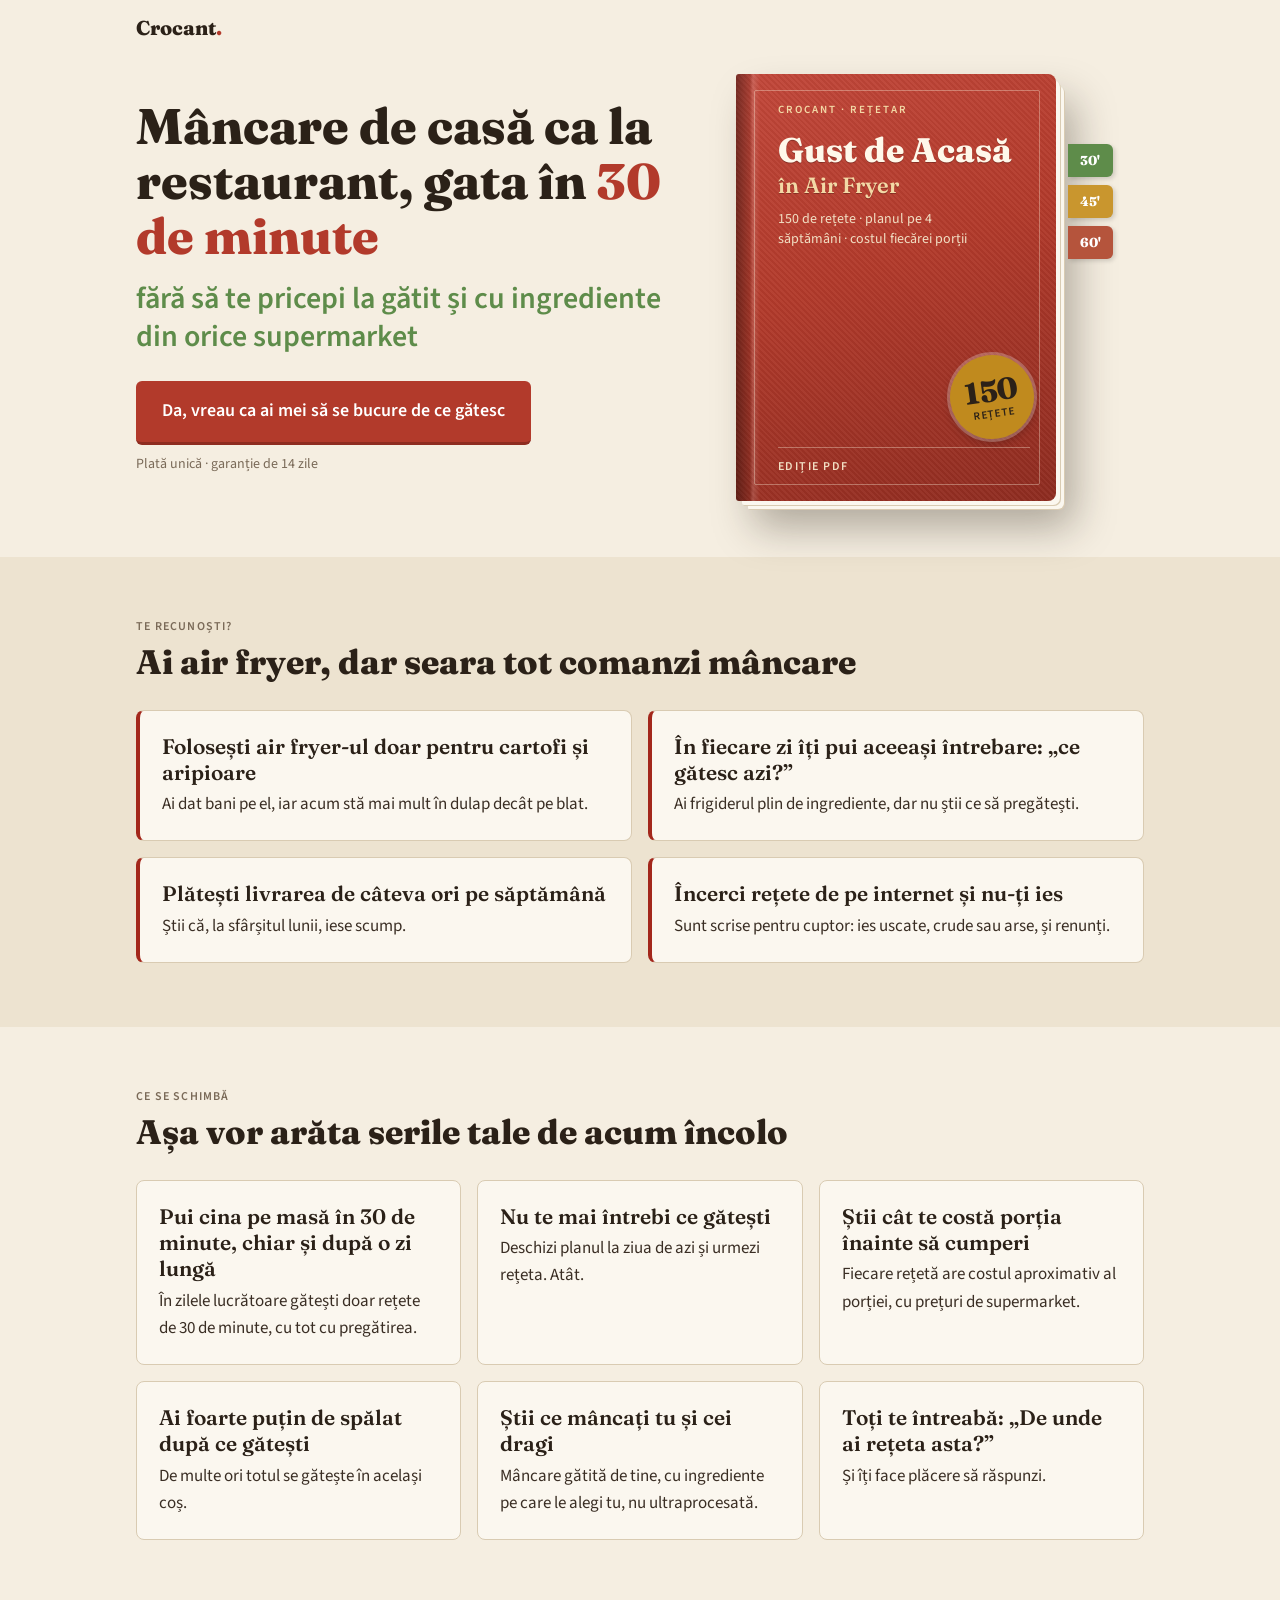
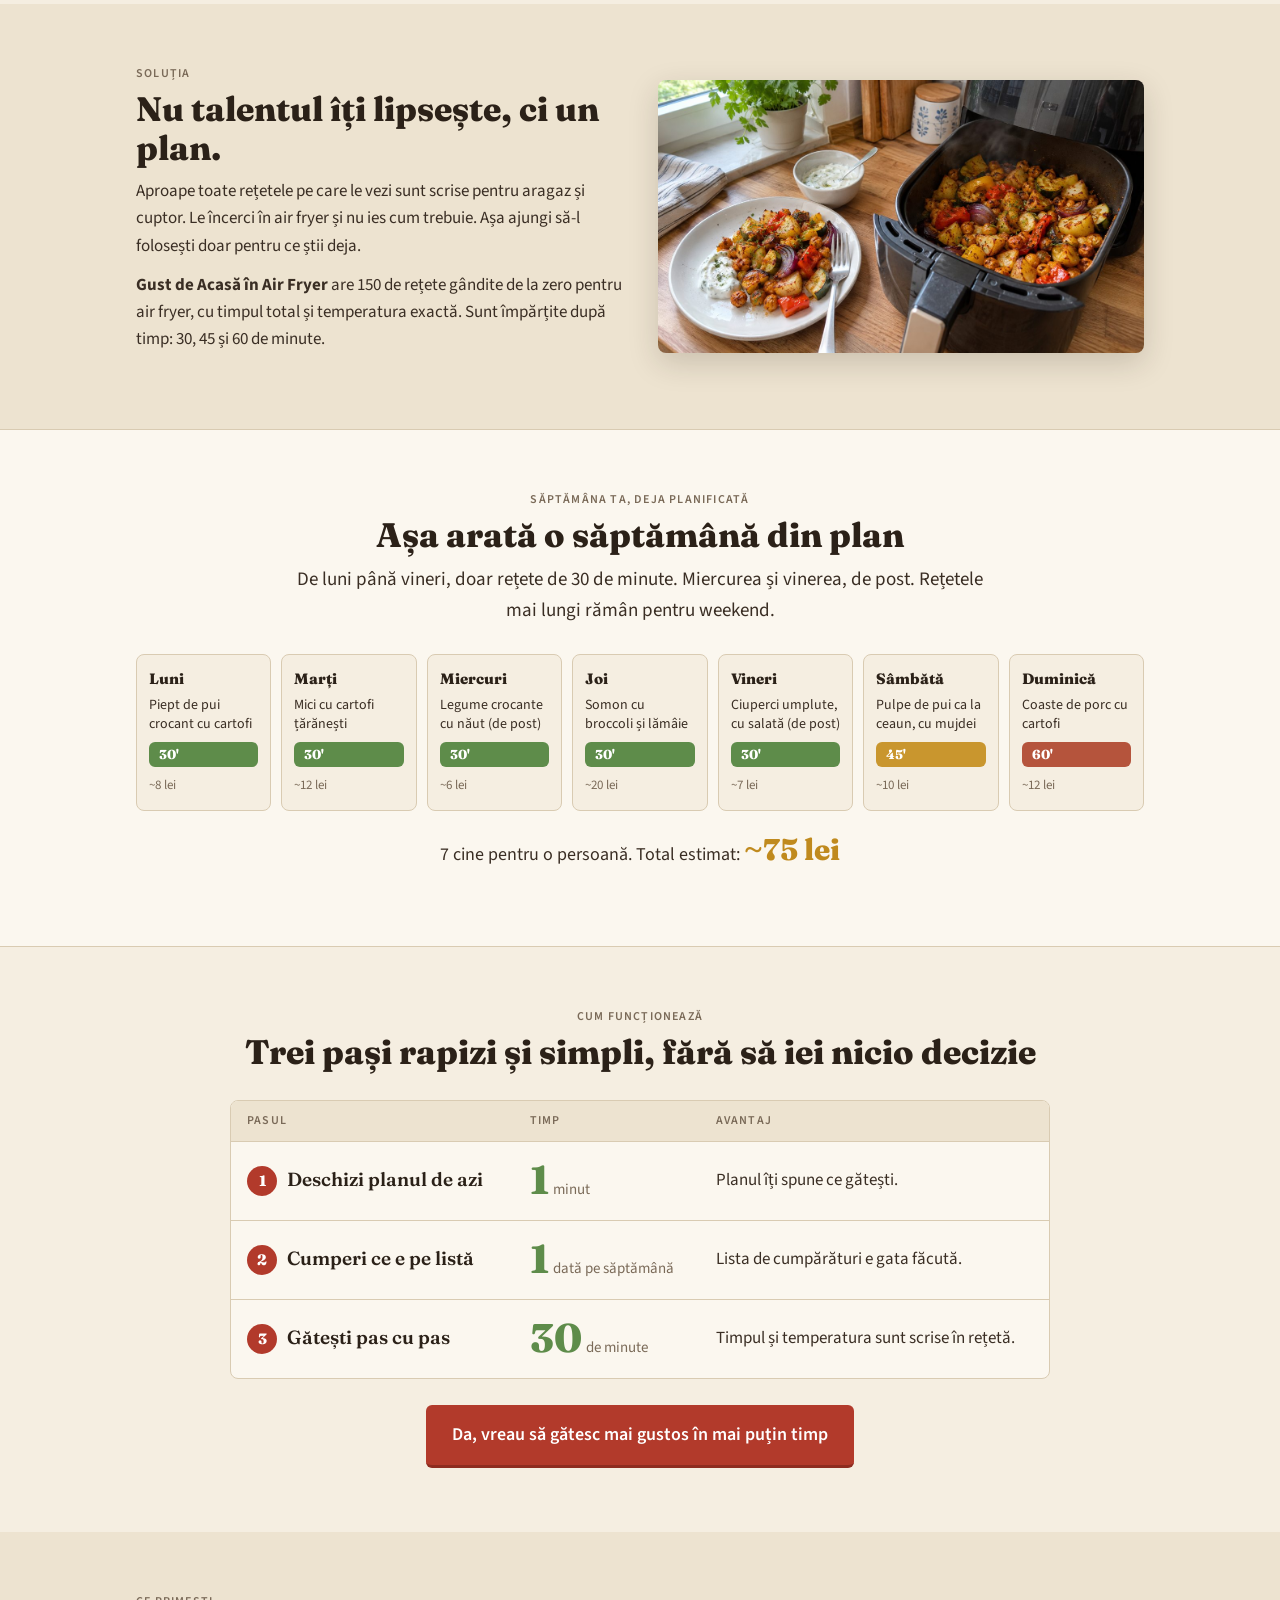
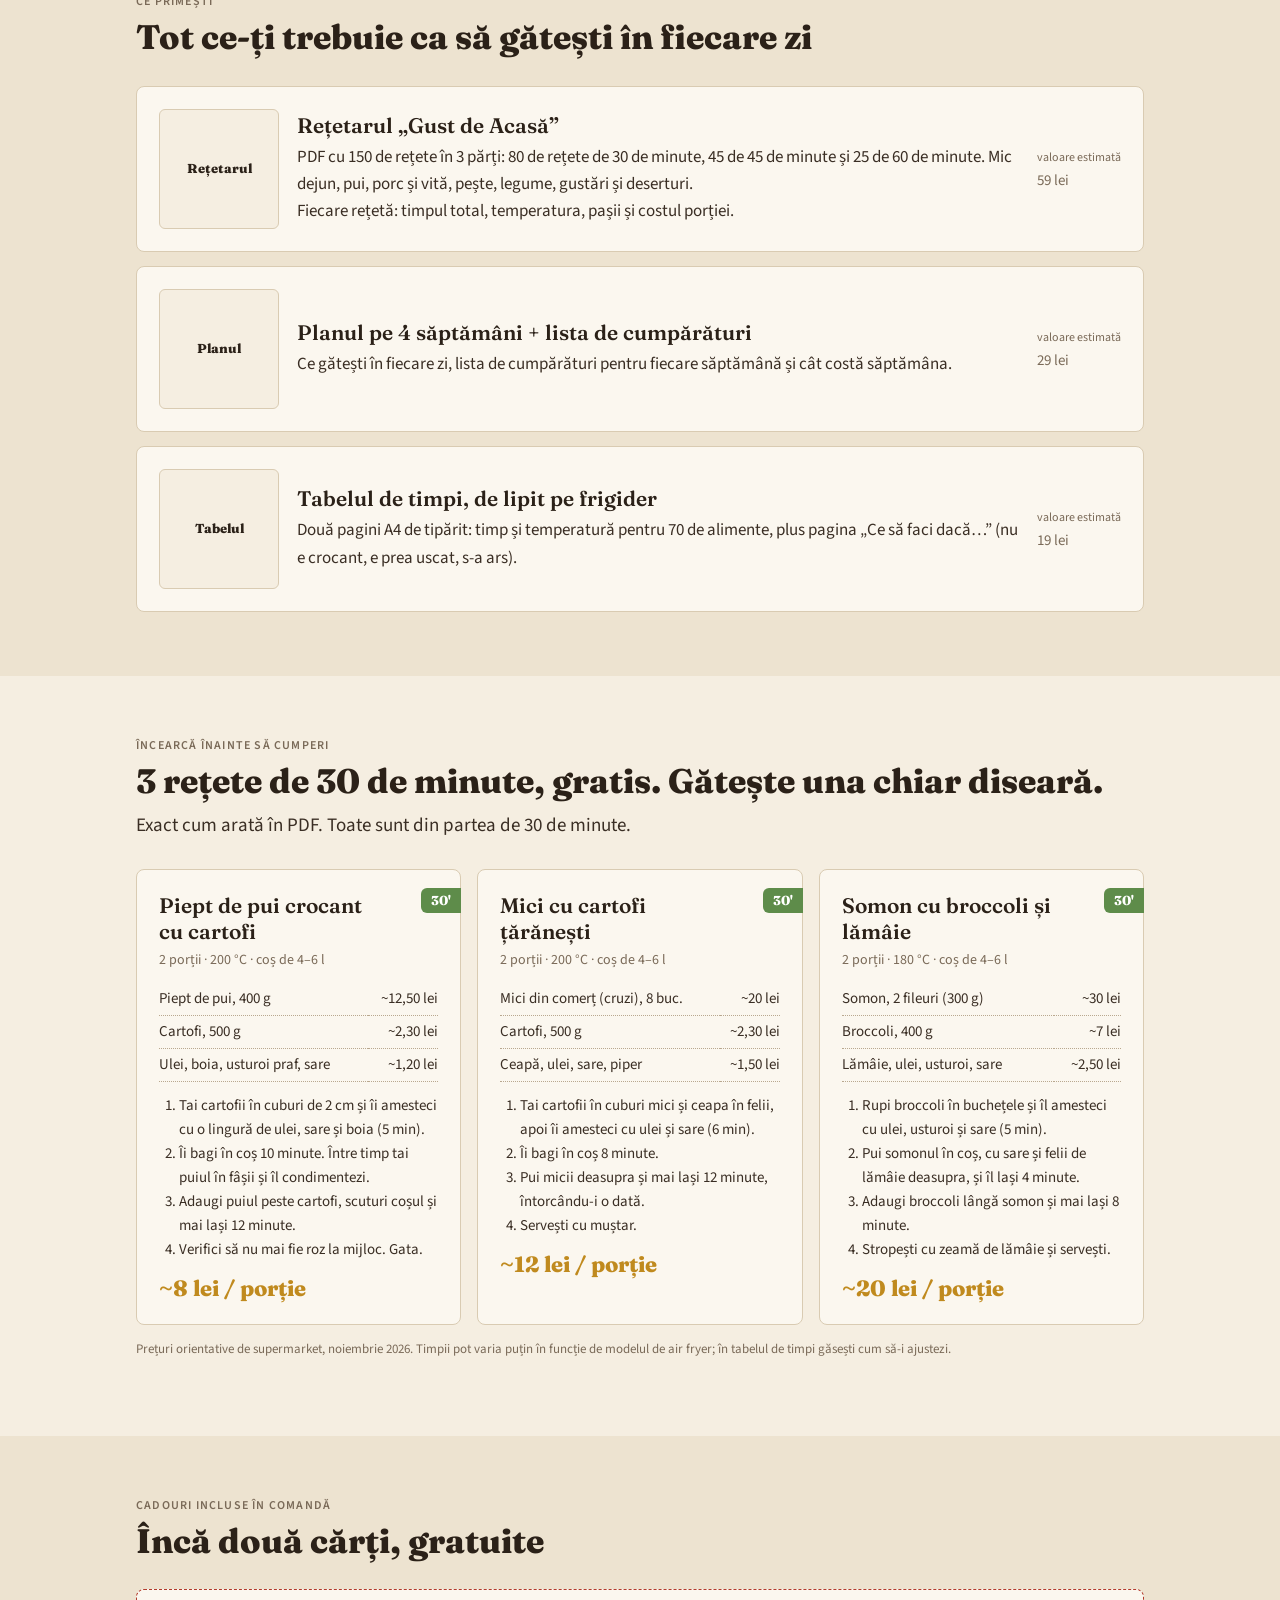
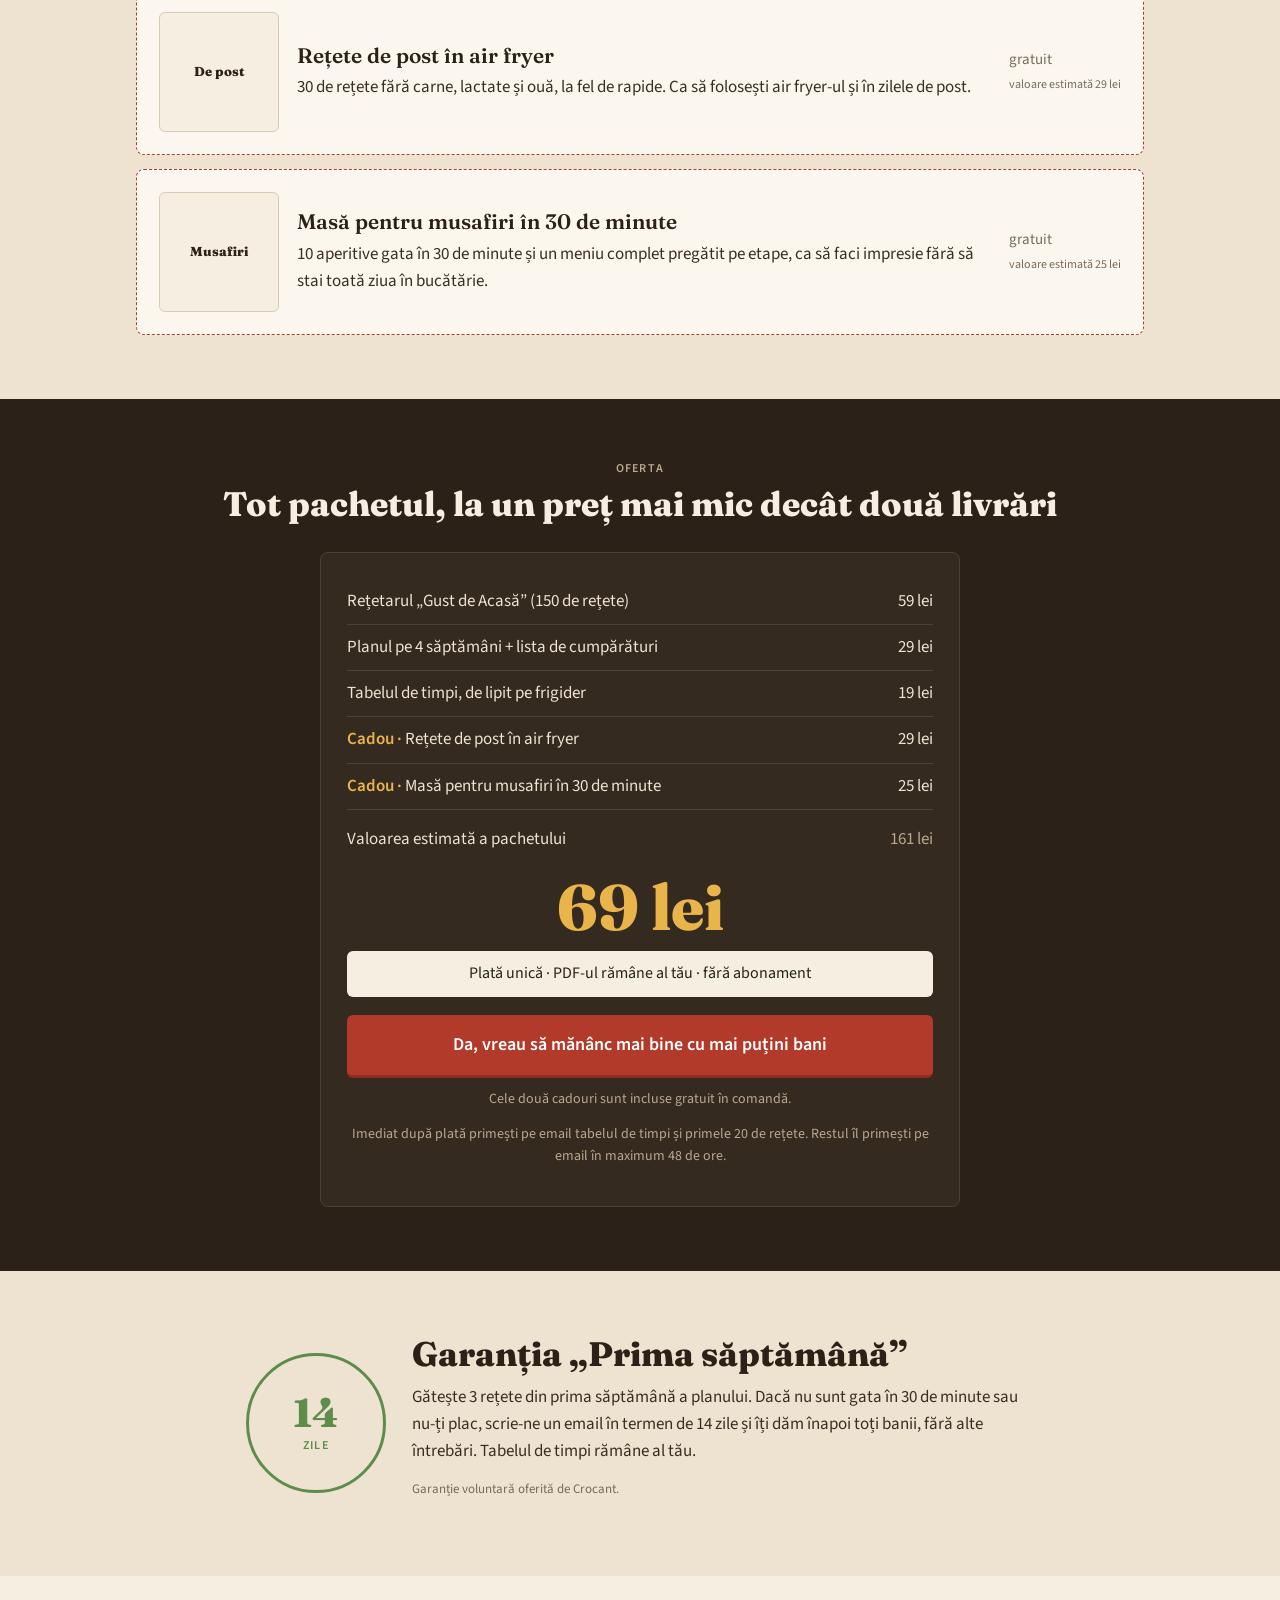
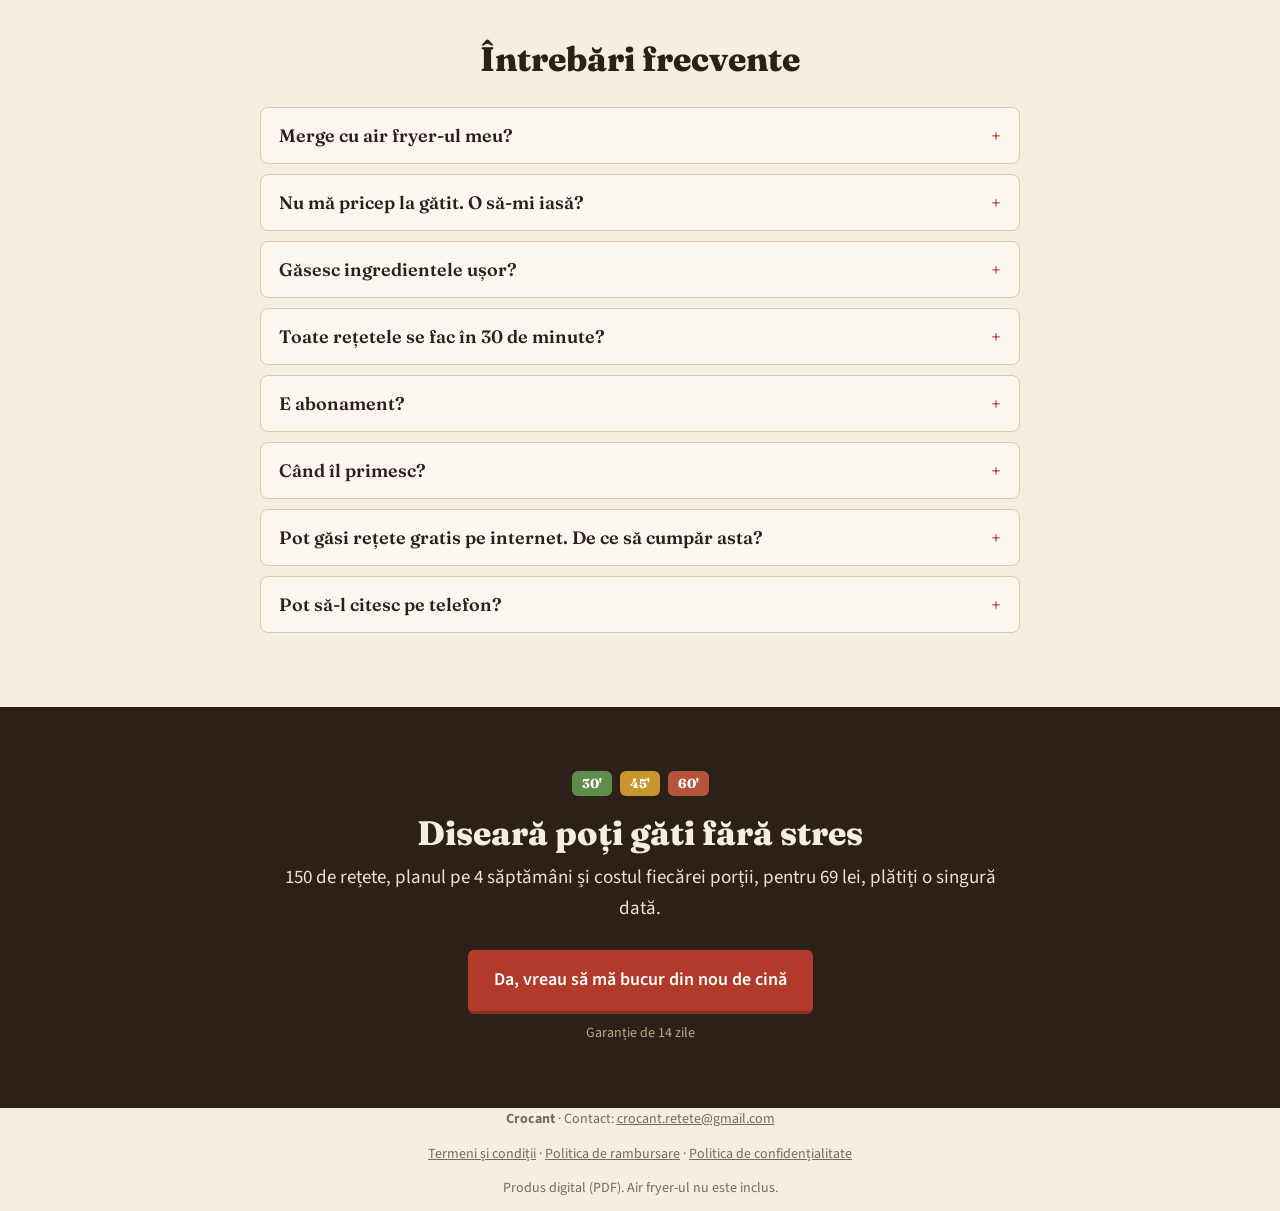
==== index.html @ 173da609 "Primera version de la pagina" ====
<!doctype html>
<html lang="ro">
<head>
<meta charset="utf-8">
<meta name="viewport" content="width=device-width,initial-scale=1">
<title>Gust de Acasă în Air Fryer — Crocant</title>
<meta name="description" content="150 de rețete pentru air fryer, împărțite după timp (30, 45 și 60 de minute), cu planul pe 4 săptămâni și costul fiecărei porții.">
<link rel="preconnect" href="https://fonts.googleapis.com">
<link href="https://fonts.googleapis.com/css2?family=Fraunces:opsz,wght@9..144,600;9..144,800&family=Source+Sans+3:wght@400;600&display=swap" rel="stylesheet">
<link rel="stylesheet" href="landing.css">
</head>
<body>

<!-- ==== 1. HERO ==== -->
<header class="wrap brand" translate="no">Crocant<span>.</span></header>
<section class="hero">
  <div class="wrap hero-grid">
    <div class="hero-text">
      <h1>Mâncare de casă ca la restaurant, gata în <em>30 de minute</em><span class="h1-sub">fără să te pricepi la gătit și cu ingrediente din orice supermarket</span></h1>
    </div>
    <div class="hero-book">
      <div class="book">
        <div class="book-band"><span translate="no">Crocant</span> · rețetar</div>
        <div class="bt">Gust de Acasă <span>în Air Fryer</span></div>
        <div class="bs">150 de rețete · planul pe 4 săptămâni · costul fiecărei porții</div>
        <div class="book-seal"><b>150</b>rețete</div>
        <div class="btabs" translate="no"><span class="tab t30">30'</span><span class="tab t45">45'</span><span class="tab t60">60'</span></div>
        <div class="bb">ediție PDF</div>
      </div>
    </div>
    <div class="btn-wrap hero-btn">
      <a class="btn" href="#oferta">Da, vreau ca ai mei să se bucure de ce gătesc</a>
      <span class="micro">Plată unică · garanție de 14 zile</span>
    </div>
  </div>
</section>

<!-- ==== 2. DURERI ==== -->
<section class="alt">
  <div class="wrap">
    <span class="lbl">Te recunoști?</span>
    <h2>Ai air fryer, dar seara tot comanzi mâncare</h2>
    <div class="grid2">
      <div class="card pain"><h3>Folosești air fryer-ul doar pentru cartofi și aripioare</h3><p>Ai dat bani pe el, iar acum stă mai mult în dulap decât pe blat.</p></div>
      <div class="card pain"><h3>În fiecare zi îți pui aceeași întrebare: „ce gătesc azi?”</h3><p>Ai frigiderul plin de ingrediente, dar nu știi ce să pregătești.</p></div>
      <div class="card pain"><h3>Plătești livrarea de câteva ori pe săptămână</h3><p>Știi că, la sfârșitul lunii, iese scump.</p></div>
      <div class="card pain"><h3>Încerci rețete de pe internet și nu-ți ies</h3><p>Sunt scrise pentru cuptor: ies uscate, crude sau arse, și renunți.</p></div>
    </div>
  </div>
</section>

<!-- ==== 3. BENEFICII ==== -->
<section>
  <div class="wrap">
    <span class="lbl">Ce se schimbă</span>
    <h2>Așa vor arăta serile tale de acum încolo</h2>
    <div class="grid3">
      <div class="card"><h3>Pui cina pe masă în 30 de minute, chiar și după o zi lungă</h3><p>În zilele lucrătoare gătești doar rețete de 30 de minute, cu tot cu pregătirea.</p></div>
      <div class="card"><h3>Nu te mai întrebi ce gătești</h3><p>Deschizi planul la ziua de azi și urmezi rețeta. Atât.</p></div>
      <div class="card"><h3>Știi cât te costă porția înainte să cumperi</h3><p>Fiecare rețetă are costul aproximativ al porției, cu prețuri de supermarket.</p></div>
      <div class="card"><h3>Ai foarte puțin de spălat după ce gătești</h3><p>De multe ori totul se gătește în același coș.</p></div>
      <div class="card"><h3>Știi ce mâncați tu și cei dragi</h3><p>Mâncare gătită de tine, cu ingrediente pe care le alegi tu, nu ultraprocesată.</p></div>
      <div class="card"><h3>Toți te întreabă: „De unde ai rețeta asta?”</h3><p>Și îți face plăcere să răspunzi.</p></div>
    </div>
  </div>
</section>

<!-- ==== 4. SOLUȚIA ==== -->
<section class="alt">
  <div class="wrap sol">
    <div>
      <span class="lbl">Soluția</span>
      <h2>Nu talentul îți lipsește, ci un plan.</h2>
      <p>Aproape toate rețetele pe care le vezi sunt scrise pentru aragaz și cuptor. Le încerci în air fryer și nu ies cum trebuie. Așa ajungi să-l folosești doar pentru ce știi deja.</p>
      <p><strong>Gust de Acasă în Air Fryer</strong> are 150 de rețete gândite de la zero pentru air fryer, cu timpul total și temperatura exactă. Sunt împărțite după timp: 30, 45 și 60 de minute.</p>
    </div>
    <img class="sol-img" src="img/plato-air-fryer.jpg" alt="Legume crocante cu năut, gătite în air fryer, în coș și pe farfurie" width="1200" height="675" loading="lazy">
  </div>
</section>

<!-- ==== 5. SECȚIUNEA SEMNĂTURĂ: SĂPTĂMÂNA TA ==== -->
<section class="firma">
  <div class="wrap center">
    <span class="lbl">Săptămâna ta, deja planificată</span>
    <h2>Așa arată o săptămână din plan</h2>
    <p class="lead">De luni până vineri, doar rețete de 30 de minute. Miercurea și vinerea, de post. Rețetele mai lungi rămân pentru weekend.</p>
    <div class="week">
      <div class="day"><b>Luni</b><span class="r">Piept de pui crocant cu cartofi</span><span class="tab t30">30'</span><span class="c">~8 lei</span></div>
      <div class="day"><b>Marți</b><span class="r">Mici cu cartofi țărănești</span><span class="tab t30">30'</span><span class="c">~12 lei</span></div>
      <div class="day"><b>Miercuri</b><span class="r">Legume crocante cu năut (de post)</span><span class="tab t30">30'</span><span class="c">~6 lei</span></div>
      <div class="day"><b>Joi</b><span class="r">Somon cu broccoli și lămâie</span><span class="tab t30">30'</span><span class="c">~20 lei</span></div>
      <div class="day"><b>Vineri</b><span class="r">Ciuperci umplute, cu salată (de post)</span><span class="tab t30">30'</span><span class="c">~7 lei</span></div>
      <div class="day"><b>Sâmbătă</b><span class="r">Pulpe de pui ca la ceaun, cu mujdei</span><span class="tab t45">45'</span><span class="c">~10 lei</span></div>
      <div class="day"><b>Duminică</b><span class="r">Coaste de porc cu cartofi</span><span class="tab t60">60'</span><span class="c">~12 lei</span></div>
    </div>
    <p class="weektotal">7 cine pentru o persoană. Total estimat: <b>~75 lei</b></p>
  </div>
</section>

<!-- ==== 6. CUM FUNCȚIONEAZĂ ==== -->
<section>
  <div class="wrap center">
    <span class="lbl">Cum funcționează</span>
    <h2>Trei pași rapizi și simpli, fără să iei nicio decizie</h2>
    <table class="steps">
      <thead><tr><th>Pasul</th><th>Timp</th><th>Avantaj</th></tr></thead>
      <tbody>
        <tr><td class="step"><i>1</i>Deschizi planul de azi</td><td class="time"><b>1</b>minut</td><td class="adv">Planul îți spune ce gătești.</td></tr>
        <tr><td class="step"><i>2</i>Cumperi ce e pe listă</td><td class="time"><b>1</b>dată pe săptămână</td><td class="adv">Lista de cumpărături e gata făcută.</td></tr>
        <tr><td class="step"><i>3</i>Gătești pas cu pas</td><td class="time"><b>30</b>de minute</td><td class="adv">Timpul și temperatura sunt scrise în rețetă.</td></tr>
      </tbody>
    </table>
    <div class="btn-wrap"><a class="btn" href="#oferta">Da, vreau să gătesc mai gustos în mai puțin timp</a></div>
  </div>
</section>

<!-- ==== 7. CE PRIMEȘTI ==== -->
<section class="alt">
  <div class="wrap">
    <span class="lbl">Ce primești</span>
    <h2>Tot ce-ți trebuie ca să gătești în fiecare zi</h2>
    <div class="list">
      <div class="card item"><div class="mini">Rețetarul</div><div><h3>Rețetarul „Gust de Acasă”</h3><p>PDF cu 150 de rețete în 3 părți: 80 de rețete de 30 de minute, 45 de 45 de minute și 25 de 60 de minute. Mic dejun, pui, porc și vită, pește, legume, gustări și deserturi.</p><p>Fiecare rețetă: timpul total, temperatura, pașii și costul porției.</p></div><div class="val"><small>valoare estimată</small><br>59 lei</div></div>
      <div class="card item"><div class="mini">Planul</div><div><h3>Planul pe 4 săptămâni + lista de cumpărături</h3><p>Ce gătești în fiecare zi, lista de cumpărături pentru fiecare săptămână și cât costă săptămâna.</p></div><div class="val"><small>valoare estimată</small><br>29 lei</div></div>
      <div class="card item"><div class="mini">Tabelul</div><div><h3>Tabelul de timpi, de lipit pe frigider</h3><p>Două pagini A4 de tipărit: timp și temperatură pentru 70 de alimente, plus pagina „Ce să faci dacă…” (nu e crocant, e prea uscat, s-a ars).</p></div><div class="val"><small>valoare estimată</small><br>19 lei</div></div>
    </div>
  </div>
</section>

<!-- ==== 8. ÎNCEARCĂ 3 REȚETE (vistazo) ==== -->
<section>
  <div class="wrap">
    <span class="lbl">Încearcă înainte să cumperi</span>
    <h2>3 rețete de 30 de minute, gratis. Gătește una chiar diseară.</h2>
    <p class="lead">Exact cum arată în PDF. Toate sunt din partea de 30 de minute.</p>
    <div class="grid3">
      <div class="recipe">
        <span class="tab t30" translate="no">30'</span>
        <h3>Piept de pui crocant cu cartofi</h3>
        <div class="meta">2 porții · 200 °C · coș de 4–6 l</div>
        <table>
          <tr><td>Piept de pui, 400 g</td><td>~12,50 lei</td></tr>
          <tr><td>Cartofi, 500 g</td><td>~2,30 lei</td></tr>
          <tr><td>Ulei, boia, usturoi praf, sare</td><td>~1,20 lei</td></tr>
        </table>
        <ol>
          <li>Tai cartofii în cuburi de 2 cm și îi amesteci cu o lingură de ulei, sare și boia (5 min).</li>
          <li>Îi bagi în coș 10 minute. Între timp tai puiul în fâșii și îl condimentezi.</li>
          <li>Adaugi puiul peste cartofi, scuturi coșul și mai lași 12 minute.</li>
          <li>Verifici să nu mai fie roz la mijloc. Gata.</li>
        </ol>
        <div class="cost">~8 lei / porție</div>
      </div>
      <div class="recipe">
        <span class="tab t30" translate="no">30'</span>
        <h3>Mici cu cartofi țărănești</h3>
        <div class="meta">2 porții · 200 °C · coș de 4–6 l</div>
        <table>
          <tr><td>Mici din comerț (cruzi), 8 buc.</td><td>~20 lei</td></tr>
          <tr><td>Cartofi, 500 g</td><td>~2,30 lei</td></tr>
          <tr><td>Ceapă, ulei, sare, piper</td><td>~1,50 lei</td></tr>
        </table>
        <ol>
          <li>Tai cartofii în cuburi mici și ceapa în felii, apoi îi amesteci cu ulei și sare (6 min).</li>
          <li>Îi bagi în coș 8 minute.</li>
          <li>Pui micii deasupra și mai lași 12 minute, întorcându-i o dată.</li>
          <li>Servești cu muștar.</li>
        </ol>
        <div class="cost">~12 lei / porție</div>
      </div>
      <div class="recipe">
        <span class="tab t30" translate="no">30'</span>
        <h3>Somon cu broccoli și lămâie</h3>
        <div class="meta">2 porții · 180 °C · coș de 4–6 l</div>
        <table>
          <tr><td>Somon, 2 fileuri (300 g)</td><td>~30 lei</td></tr>
          <tr><td>Broccoli, 400 g</td><td>~7 lei</td></tr>
          <tr><td>Lămâie, ulei, usturoi, sare</td><td>~2,50 lei</td></tr>
        </table>
        <ol>
          <li>Rupi broccoli în buchețele și îl amesteci cu ulei, usturoi și sare (5 min).</li>
          <li>Pui somonul în coș, cu sare și felii de lămâie deasupra, și îl lași 4 minute.</li>
          <li>Adaugi broccoli lângă somon și mai lași 8 minute.</li>
          <li>Stropești cu zeamă de lămâie și servești.</li>
        </ol>
        <div class="cost">~20 lei / porție</div>
      </div>
    </div>
    <p class="note">Prețuri orientative de supermarket, noiembrie 2026. Timpii pot varia puțin în funcție de modelul de air fryer; în tabelul de timpi găsești cum să-i ajustezi.</p>
  </div>
</section>

<!-- ==== 8b. TESTIMONIOS ====
     OCULTA (hidden) hasta tener testimonios REALES. No inventar nada.
     Cada tarjeta responde a una objeción o un beneficio (ver Testimonios/GUÍA DE TESTIMONIOS.md).
     Para mostrarla: completar las 9 tarjetas con lo que digan de verdad y borrar la palabra hidden. -->
<section class="testis" hidden>
  <div class="wrap">
    <span class="lbl">Ce spun cei care gătesc deja</span>
    <h2>Gătesc acasă. Și le place.</h2>
    <div class="grid3">
      <!-- 1 objeción: no sé cocinar --><figure class="card testi"><blockquote>[TEXTO REAL]</blockquote><figcaption>[Nombre], [ciudad]</figcaption></figure>
      <!-- 2 beneficio: 30 minutos de verdad --><figure class="card testi"><blockquote>[TEXTO REAL]</blockquote><figcaption>[Nombre], [ciudad]</figcaption></figure>
      <!-- 3 intangible: la familia disfruta --><figure class="card testi"><blockquote>[TEXTO REAL]</blockquote><figcaption>[Nombre], [ciudad]</figcaption></figure>
      <!-- 4 objeción: ¿sirve para mi air fryer? --><figure class="card testi"><blockquote>[TEXTO REAL]</blockquote><figcaption>[Nombre], [ciudad]</figcaption></figure>
      <!-- 5 beneficio: gasta menos que en delivery --><figure class="card testi"><blockquote>[TEXTO REAL]</blockquote><figcaption>[Nombre], [ciudad]</figcaption></figure>
      <!-- 6 objeción: hay recetas gratis en internet --><figure class="card testi"><blockquote>[TEXTO REAL]</blockquote><figcaption>[Nombre], [ciudad]</figcaption></figure>
      <!-- 7 beneficio: ya no pienso qué cocinar --><figure class="card testi"><blockquote>[TEXTO REAL]</blockquote><figcaption>[Nombre], [ciudad]</figcaption></figure>
      <!-- 8 objeción: ingredientes difíciles --><figure class="card testi"><blockquote>[TEXTO REAL]</blockquote><figcaption>[Nombre], [ciudad]</figcaption></figure>
      <!-- 9 beneficio: poco para lavar / días de post --><figure class="card testi"><blockquote>[TEXTO REAL]</blockquote><figcaption>[Nombre], [ciudad]</figcaption></figure>
    </div>
  </div>
</section>

<!-- ==== 9. CADOURI ==== -->
<section class="alt">
  <div class="wrap">
    <span class="lbl">Cadouri incluse în comandă</span>
    <h2>Încă două cărți, gratuite</h2>
    <div class="list">
      <div class="card item gift"><div class="mini">De post</div><div><h3>Rețete de post în air fryer</h3><p>30 de rețete fără carne, lactate și ouă, la fel de rapide. Ca să folosești air fryer-ul și în zilele de post.</p></div><div class="val">gratuit<br><small>valoare estimată 29 lei</small></div></div>
      <div class="card item gift"><div class="mini">Musafiri</div><div><h3>Masă pentru musafiri în 30 de minute</h3><p>10 aperitive gata în 30 de minute și un meniu complet pregătit pe etape, ca să faci impresie fără să stai toată ziua în bucătărie.</p></div><div class="val">gratuit<br><small>valoare estimată 25 lei</small></div></div>
    </div>
  </div>
</section>

<!-- ==== 10. OFERTA ==== -->
<section class="dark" id="oferta">
  <div class="wrap center">
    <span class="lbl">Oferta</span>
    <h2>Tot pachetul, la un preț mai mic decât două livrări</h2>
    <div class="offer" style="text-align:left">
      <table class="stack">
        <tr><td>Rețetarul „Gust de Acasă” (150 de rețete)</td><td>59 lei</td></tr>
        <tr><td>Planul pe 4 săptămâni + lista de cumpărături</td><td>29 lei</td></tr>
        <tr><td>Tabelul de timpi, de lipit pe frigider</td><td>19 lei</td></tr>
        <tr class="g"><td>Rețete de post în air fryer</td><td>29 lei</td></tr>
        <tr class="g"><td>Masă pentru musafiri în 30 de minute</td><td>25 lei</td></tr>
      </table>
      <div class="anchor"><span>Valoarea estimată a pachetului</span><span class="est">161 lei</span></div>
      <div class="price"><div class="p" translate="no">69 lei</div></div>
      <span class="pill">Plată unică · PDF-ul rămâne al tău · fără abonament</span>
      <a class="btn" href="[[URL_CHECKOUT]]">Da, vreau să mănânc mai bine cu mai puțini bani</a>
      <p class="small">Cele două cadouri sunt incluse gratuit în comandă.</p>
      <p class="small">Imediat după plată primești pe email tabelul de timpi și primele 20 de rețete. Restul îl primești pe email în maximum 48 de ore.</p>
    </div>
  </div>
</section>

<!-- ==== 11. GARANȚIE ==== -->
<section class="alt">
  <div class="wrap guar">
    <div class="seal" translate="no">14<small>zile</small></div>
    <div>
      <h2>Garanția „Prima săptămână”</h2>
      <p>Gătește 3 rețete din prima săptămână a planului. Dacă nu sunt gata în 30 de minute sau nu-ți plac, scrie-ne un email în termen de 14 zile și îți dăm înapoi toți banii, fără alte întrebări. Tabelul de timpi rămâne al tău.</p>
      <p class="note">Garanție voluntară oferită de Crocant.</p>
    </div>
  </div>
</section>

<!-- ==== 12. ÎNTREBĂRI FRECVENTE ==== -->
<section>
  <div class="wrap">
    <h2 class="center">Întrebări frecvente</h2>
    <div class="faq">
      <details><summary>Merge cu air fryer-ul meu?</summary><p>Da, cu orice marcă: Philips, Tefal, Cosori, Xiaomi, Ninja și altele. Timpii sunt pentru coșuri de 4–6 l, iar în tabel găsești cum să-i ajustezi pentru coșuri mai mici sau mai mari.</p></details>
      <details><summary>Nu mă pricep la gătit. O să-mi iasă?</summary><p>Da. Rețetele au pași simpli, ingrediente obișnuite, timpi și temperaturi exacte. Dacă ceva nu iese, pagina „Ce să faci dacă…” îți spune ce să schimbi.</p></details>
      <details><summary>Găsesc ingredientele ușor?</summary><p>Da, în orice supermarket. Nimic exotic.</p></details>
      <details><summary>Toate rețetele se fac în 30 de minute?</summary><p>Majoritatea, da. Dar îți lăsăm și 70 de rețete pe care le poți pregăti atunci când ai ceva mai mult timp.</p></details>
      <details><summary>E abonament?</summary><p>Nu. Plătești o singură dată, iar PDF-ul rămâne al tău.</p></details>
      <details><summary>Când îl primesc?</summary><p>Imediat după plată primești pe email tabelul de timpi și primele 20 de rețete. Rețetarul complet, planul și cadourile îți vin pe email în maximum 48 de ore. Verifică și folderul Spam.</p></details>
      <details><summary>Pot găsi rețete gratis pe internet. De ce să cumpăr asta?</summary><p>Rețete, da. Dar nu un plan pe 4 săptămâni cu lista de cumpărături, costul fiecărei porții și rețete gândite de la zero pentru air fryer, cu timpul real trecut la fiecare rețetă.</p></details>
      <details><summary>Pot să-l citesc pe telefon?</summary><p>Da, e PDF. Merge pe telefon, tabletă sau calculator, iar tabelul de timpi îl poți tipări pentru frigider.</p></details>
    </div>
  </div>
</section>

<!-- ==== 13. CTA FINAL ==== -->
<section class="dark">
  <div class="wrap center">
    <div class="tabs-row" translate="no"><span class="tab t30">30'</span><span class="tab t45">45'</span><span class="tab t60">60'</span></div>
    <h2>Diseară poți găti fără stres</h2>
    <p class="lead" style="color:#EDE3D0">150 de rețete, planul pe 4 săptămâni și costul fiecărei porții, pentru 69 lei, plătiți o singură dată.</p>
    <div class="btn-wrap"><a class="btn" href="[[URL_CHECKOUT]]">Da, vreau să mă bucur din nou de cină</a><span class="micro" style="color:#B9A88F">Garanție de 14 zile</span></div>
  </div>
</section>

<footer class="wrap">
  <p><strong translate="no">Crocant</strong> · Contact: <a href="mailto:crocant.retete@gmail.com">crocant.retete@gmail.com</a></p>
  <p><a href="#">Termeni și condiții</a> · <a href="#">Politica de rambursare</a> · <a href="#">Politica de confidențialitate</a></p>
  <p>Produs digital (PDF). Air fryer-ul nu este inclus.</p>
</footer>

</body>
</html>
---- landing.css ----
:root{
  --bg:#F5EEE1; --bg2:#EDE3D0; --card:#FBF7EF; --line:#D9CBB2;
  --accent:#B23A2B; --accent-d:#8E2C20; --gold:#C08A1E;
  --t30:#5E8C4A; --t45:#C9962E; --t60:#B5543C;
  --h:#2B2118; --body:#3A2E24; --muted:#7A6A58; --warn:#A3271B;
}
*{box-sizing:border-box}
html{scroll-behavior:smooth}
body{margin:0;background:var(--bg);color:var(--body);font:400 17px/1.6 'Source Sans 3',system-ui,sans-serif}
h1,h2,h3{font-family:'Fraunces',Georgia,serif;color:var(--h);margin:0}
h1{font-weight:800;font-size:clamp(32px,6vw,50px);line-height:1.1}
h1 em{font-style:normal;color:var(--accent)}
h1 .h1-sub{display:block;margin-top:16px;font:600 clamp(23px,3.6vw,30px)/1.25 'Source Sans 3',system-ui,sans-serif;color:var(--t30)}
h2{font-weight:800;font-size:clamp(26px,4.4vw,34px);line-height:1.15;margin-bottom:10px}
h3{font-weight:600;font-size:21px;line-height:1.25}
p{margin:0 0 12px}
.wrap{max-width:1040px;margin:0 auto;padding:0 16px}
section{padding:64px 0}
.alt{background:var(--bg2)}
.lbl{font:600 12px/1 'Source Sans 3';letter-spacing:.1em;text-transform:uppercase;color:var(--muted);margin-bottom:10px;display:block}
.lead{font-size:19px;max-width:720px}
.center{text-align:center}.center .lead{margin:0 auto 12px}

/* botones */
.btn{display:inline-block;background:var(--accent);color:#fff;text-decoration:none;font-weight:600;font-size:18px;
  padding:16px 26px;border-radius:6px;border-bottom:3px solid var(--accent-d);text-align:center}
.btn:hover{background:var(--accent-d)}
.btn-wrap{margin-top:26px}
.micro{display:block;font-size:14px;color:var(--muted);margin-top:8px}

/* pestañas de tiempo (motivo) */
.tab{display:inline-block;font:800 13px/1 'Fraunces';color:#fff;padding:6px 10px;border-radius:6px;white-space:nowrap}
.t30{background:var(--t30)}.t45{background:var(--t45)}.t60{background:var(--t60)}
.tabs-row{display:flex;gap:8px;justify-content:center;margin:0 auto 18px}

/* hero */
.hero{padding:36px 0 56px}
.hero-grid{display:grid;grid-template-columns:1.15fr .85fr;grid-template-areas:"text book" "btn book";column-gap:48px;align-items:center}
.hero-text{grid-area:text;align-self:end}
.hero-book{grid-area:book}
.hero-btn{grid-area:btn;align-self:start}
.pre{color:var(--warn);font-weight:600;font-size:16px;margin-bottom:14px;display:block}
.sub{font-size:21px;margin-top:18px;line-height:1.45}
.brand{font:800 20px/1 'Fraunces';color:var(--h);padding-top:18px}
.brand span{color:var(--accent)}

/* libro en CSS: tapa dura con lomo, hojas y textura de tela */
.book{position:relative;aspect-ratio:3/4;max-width:320px;margin:0 auto 0 0;color:#F8EFDD;
  border-radius:3px 8px 8px 3px;padding:30px 26px 26px 42px;
  background:
    linear-gradient(90deg,rgba(0,0,0,.38) 0,rgba(0,0,0,.12) 14px,rgba(255,255,255,.14) 17px,rgba(0,0,0,0) 24px),
    repeating-linear-gradient(45deg,rgba(255,255,255,.035) 0 2px,rgba(0,0,0,.035) 2px 4px),
    linear-gradient(160deg,#C2473A 0%,var(--accent) 45%,#8E2C20 100%);
  box-shadow:
    5px 5px 0 -1px #FBF7EF, 6px 6px 0 -1px #D9CBB2,
    10px 10px 0 -2px #FBF7EF, 11px 11px 0 -2px #D9CBB2,
    18px 26px 40px rgba(43,33,24,.35)}
.book:before{content:"";position:absolute;left:18px;right:16px;top:16px;bottom:16px;border:1px solid rgba(248,239,221,.35);border-radius:2px;pointer-events:none}
.book .book-band{font:600 11px/1 'Source Sans 3';letter-spacing:.18em;text-transform:uppercase;color:#F3D9A6;margin-bottom:18px}
.book .bt{font:800 34px/1.02 'Fraunces';color:#FFF8EA;text-shadow:0 1px 0 rgba(0,0,0,.25)}
.book .bt span{display:block;font-size:22px;font-weight:600;color:#F3D9A6;margin-top:6px}
.book .bs{font-size:14px;line-height:1.4;color:#F1DFC4;margin-top:14px;max-width:210px}
.book .book-seal{position:absolute;right:22px;bottom:62px;width:84px;height:84px;border-radius:50%;background:var(--gold);color:#2B2118;
  display:flex;flex-direction:column;align-items:center;justify-content:center;font:600 11px/1 'Source Sans 3';letter-spacing:.08em;text-transform:uppercase;
  box-shadow:0 0 0 3px rgba(255,255,255,.25),0 4px 10px rgba(0,0,0,.25);transform:rotate(-8deg)}
.book .book-seal b{font:800 30px/1 'Fraunces';letter-spacing:0;margin-bottom:2px}
.book .bb{position:absolute;left:42px;right:26px;bottom:26px;border-top:1px solid rgba(248,239,221,.35);padding-top:10px;font:600 12px 'Source Sans 3';color:#F1DFC4;letter-spacing:.12em;text-transform:uppercase}
.book .btabs{position:absolute;right:-12px;top:70px;display:flex;flex-direction:column;gap:8px;transform:translateX(100%)}
.book .btabs .tab{border-radius:0 6px 6px 0;padding:10px 12px;box-shadow:2px 2px 4px rgba(0,0,0,.15)}

/* cómo funciona: cuadro */
.steps{width:100%;max-width:820px;margin:28px auto 0;border-collapse:separate;border-spacing:0;text-align:left;background:var(--card);border:1px solid var(--line);border-radius:8px;overflow:hidden}
.steps th{font:600 12px/1 'Source Sans 3';letter-spacing:.1em;text-transform:uppercase;color:var(--muted);background:var(--bg2);padding:14px 16px}
.steps td{padding:18px 16px;border-top:1px solid var(--line);vertical-align:middle}
.steps td.step{font:600 19px/1.25 'Fraunces';color:var(--h)}
.steps td.step i{font-style:normal;display:inline-flex;align-items:center;justify-content:center;width:30px;height:30px;border-radius:50%;background:var(--accent);color:#fff;font:800 15px 'Fraunces';margin-right:10px;vertical-align:middle}
.steps td.time{white-space:nowrap;color:var(--muted);font-size:15px}
.steps td.time b{font:800 40px/1 'Fraunces';color:var(--t30);margin-right:4px}
.steps td.adv{font-size:17px}

/* tarjetas */
.grid2{display:grid;grid-template-columns:repeat(2,1fr);gap:16px;margin-top:28px}
.grid3{display:grid;grid-template-columns:repeat(3,1fr);gap:16px;margin-top:28px}
.card{background:var(--card);border:1px solid var(--line);border-radius:8px;padding:22px}
.card h3{margin-bottom:6px}
.card p{margin:0}
.pain{border-left:4px solid var(--warn)}
.num{font:800 44px/1 'Fraunces';color:var(--accent);margin-bottom:8px}

/* testimonios */
.testi{margin:0;display:flex;flex-direction:column;gap:12px}
.testi blockquote{margin:0;font-size:17px}
.testi blockquote:before{content:"„";font:800 40px/0 'Fraunces';color:var(--accent);vertical-align:-14px;margin-right:2px}
.testi figcaption{font-size:14px;color:var(--muted);font-weight:600}
.testi img{width:100%;border-radius:6px}

/* foto pendiente */
.photo{background:repeating-linear-gradient(45deg,#EDE3D0 0 12px,#E6DAC4 12px 24px);border:1px dashed #B9A88F;border-radius:8px;
  display:flex;align-items:center;justify-content:center;text-align:center;color:var(--muted);font-weight:600;font-size:14px;padding:16px;aspect-ratio:16/9}
.photo.sq{aspect-ratio:1/1}

/* solución */
.sol-img{width:100%;height:auto;border-radius:8px;display:block;box-shadow:0 10px 30px rgba(43,33,24,.18)}
.sol{display:grid;grid-template-columns:1fr 1fr;gap:36px;align-items:center}

/* firma: săptămâna ta */
.firma{background:var(--card);border-top:1px solid var(--line);border-bottom:1px solid var(--line)}
.week{display:grid;grid-template-columns:repeat(7,1fr);gap:10px;margin-top:28px;text-align:left}
.day{background:var(--bg);border:1px solid var(--line);border-radius:8px;padding:14px 12px;display:flex;flex-direction:column;gap:8px}
.day b{font:800 15px 'Fraunces';color:var(--h)}
.day span.r{font-size:14px;line-height:1.35;flex:1}
.day .c{font-size:13px;color:var(--muted)}
.weektotal{margin-top:20px;text-align:center;font-size:18px}
.weektotal b{font:800 30px 'Fraunces';color:var(--gold)}

/* entregables / bonos */
.item{display:grid;grid-template-columns:120px 1fr auto;gap:18px;align-items:center}
.item .mini{aspect-ratio:1/1;background:var(--bg);border:1px solid var(--line);border-radius:6px;display:flex;align-items:center;justify-content:center;font:800 13px/1.15 'Fraunces';color:var(--h);text-align:center;padding:8px}
.item .val{font-size:15px;color:var(--muted);white-space:nowrap}
.item ul{margin:8px 0 0;padding-left:18px}
.list{display:flex;flex-direction:column;gap:14px;margin-top:28px}
.gift{border:1px dashed var(--accent)}

/* recetas de muestra */
.recipe{background:var(--card);border:1px solid var(--line);border-radius:8px;padding:22px;position:relative}
.recipe .tab{position:absolute;top:18px;right:-1px;border-radius:6px 0 0 6px}
.recipe h3{margin:0 50px 4px 0}
.recipe .meta{font-size:14px;color:var(--muted);margin-bottom:12px}
.recipe table{width:100%;border-collapse:collapse;font-size:15px;margin-bottom:12px}
.recipe td{padding:4px 0;border-bottom:1px dotted #B9A88F}
.recipe td:last-child{text-align:right;white-space:nowrap}
.recipe ol{padding-left:20px;margin:0 0 12px;font-size:15px}
.recipe .cost{font:800 22px 'Fraunces';color:var(--gold)}
.note{font-size:13px;color:var(--muted);margin-top:14px}

/* oferta (oscura) */
.dark{background:var(--h);color:#EDE3D0}
.dark h2,.dark h3{color:var(--bg)}
.dark .lbl{color:#B9A88F}
.offer{max-width:640px;margin:28px auto 0;background:#352A20;border:1px solid #4E4032;border-radius:8px;padding:26px}
.stack{width:100%;border-collapse:collapse}
.stack td{padding:9px 0;border-bottom:1px solid #4E4032}
.stack td:last-child{text-align:right;white-space:nowrap}
.stack .g td:first-child:before{content:"Cadou · ";color:#E9B54A;font-weight:600}
.anchor{display:flex;justify-content:space-between;align-items:baseline;margin-top:16px;font-size:17px}
.anchor .est{color:#B9A88F;white-space:nowrap;margin-left:12px}
.item .val small{font-size:12px}
.price{text-align:center;margin:22px 0 6px}
.price .p{font:800 64px/1 'Fraunces';color:#E9B54A}
.pill{display:block;text-align:center;background:var(--bg);color:var(--h);border-radius:6px;padding:10px 14px;font-size:16px;margin:12px 0}
.offer .btn{display:block;margin-top:18px}
.offer .small{font-size:14px;color:#B9A88F;text-align:center;margin-top:10px}

/* garantía */
.guar{display:grid;grid-template-columns:140px 1fr;gap:26px;align-items:center;max-width:820px;margin:0 auto}
.seal{aspect-ratio:1/1;border:3px solid var(--t30);border-radius:50%;display:flex;flex-direction:column;align-items:center;justify-content:center;font:800 40px/1 'Fraunces';color:var(--t30)}
.seal small{font:600 12px 'Source Sans 3';letter-spacing:.1em;text-transform:uppercase;margin-top:4px}

/* faq */
.faq{max-width:760px;margin:28px auto 0}
details{background:var(--card);border:1px solid var(--line);border-radius:8px;margin-bottom:10px}
summary{cursor:pointer;padding:16px 18px;font:600 18px 'Fraunces';color:var(--h);list-style:none}
summary::-webkit-details-marker{display:none}
summary:after{content:"+";float:right;color:var(--accent)}
details[open] summary:after{content:"−"}
details p{padding:0 18px 16px;margin:0}

footer{padding:34px 0;font-size:14px;color:var(--muted);text-align:center}
footer a{color:var(--muted)}

@media (max-width:820px){
  .hero-grid,.sol,.guar{grid-template-columns:1fr}
  .hero-grid{grid-template-areas:"text" "book" "btn"}
  .hero-book{margin-top:28px;padding-right:52px}
  .hero-grid .book{max-width:250px;margin:0 auto}
  .book .bt{font-size:28px}.book .bt span{font-size:19px}
  .book .book-seal{width:70px;height:70px;bottom:56px}.book .book-seal b{font-size:24px}
  .hero-btn .btn{display:block}
  .steps th,.steps td{padding:12px 10px}
  .steps td.step{font-size:16px}
  .steps td.step i{display:flex;margin:0 0 6px}
  .steps td.time b{font-size:30px;display:block}
  .steps td.adv{font-size:15px}
  .grid2,.grid3{grid-template-columns:1fr}
  .week{grid-template-columns:1fr}
  .day{display:grid;grid-template-columns:86px 1fr 50px 52px;align-items:center;column-gap:10px}
  .day b{width:auto}
  .day .tab{justify-self:center;text-align:center;width:46px}
  .day .c{text-align:right}
  .item{grid-template-columns:76px 1fr}
  .item .mini{font-size:11px;padding:6px}
  .item .val{grid-column:2}
  .seal{max-width:120px;margin:0 auto}
  section{padding:48px 0}
}
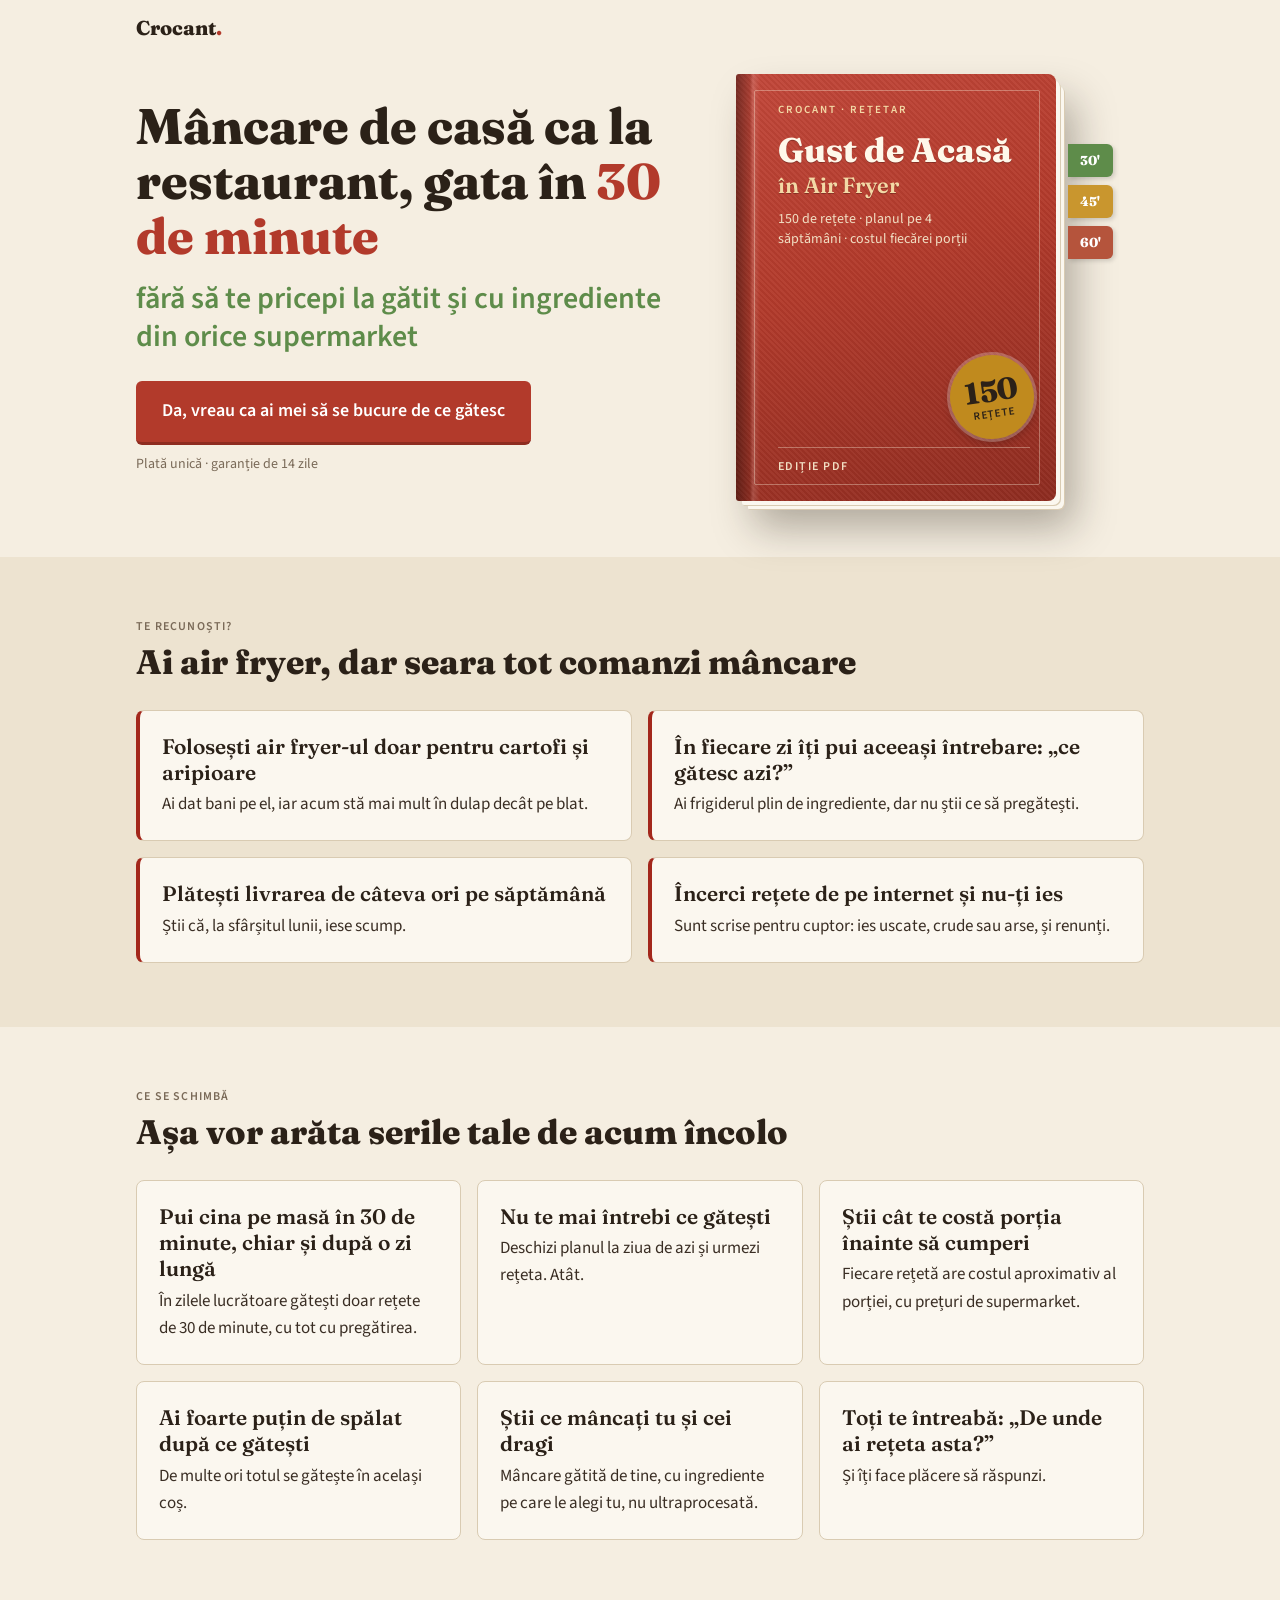
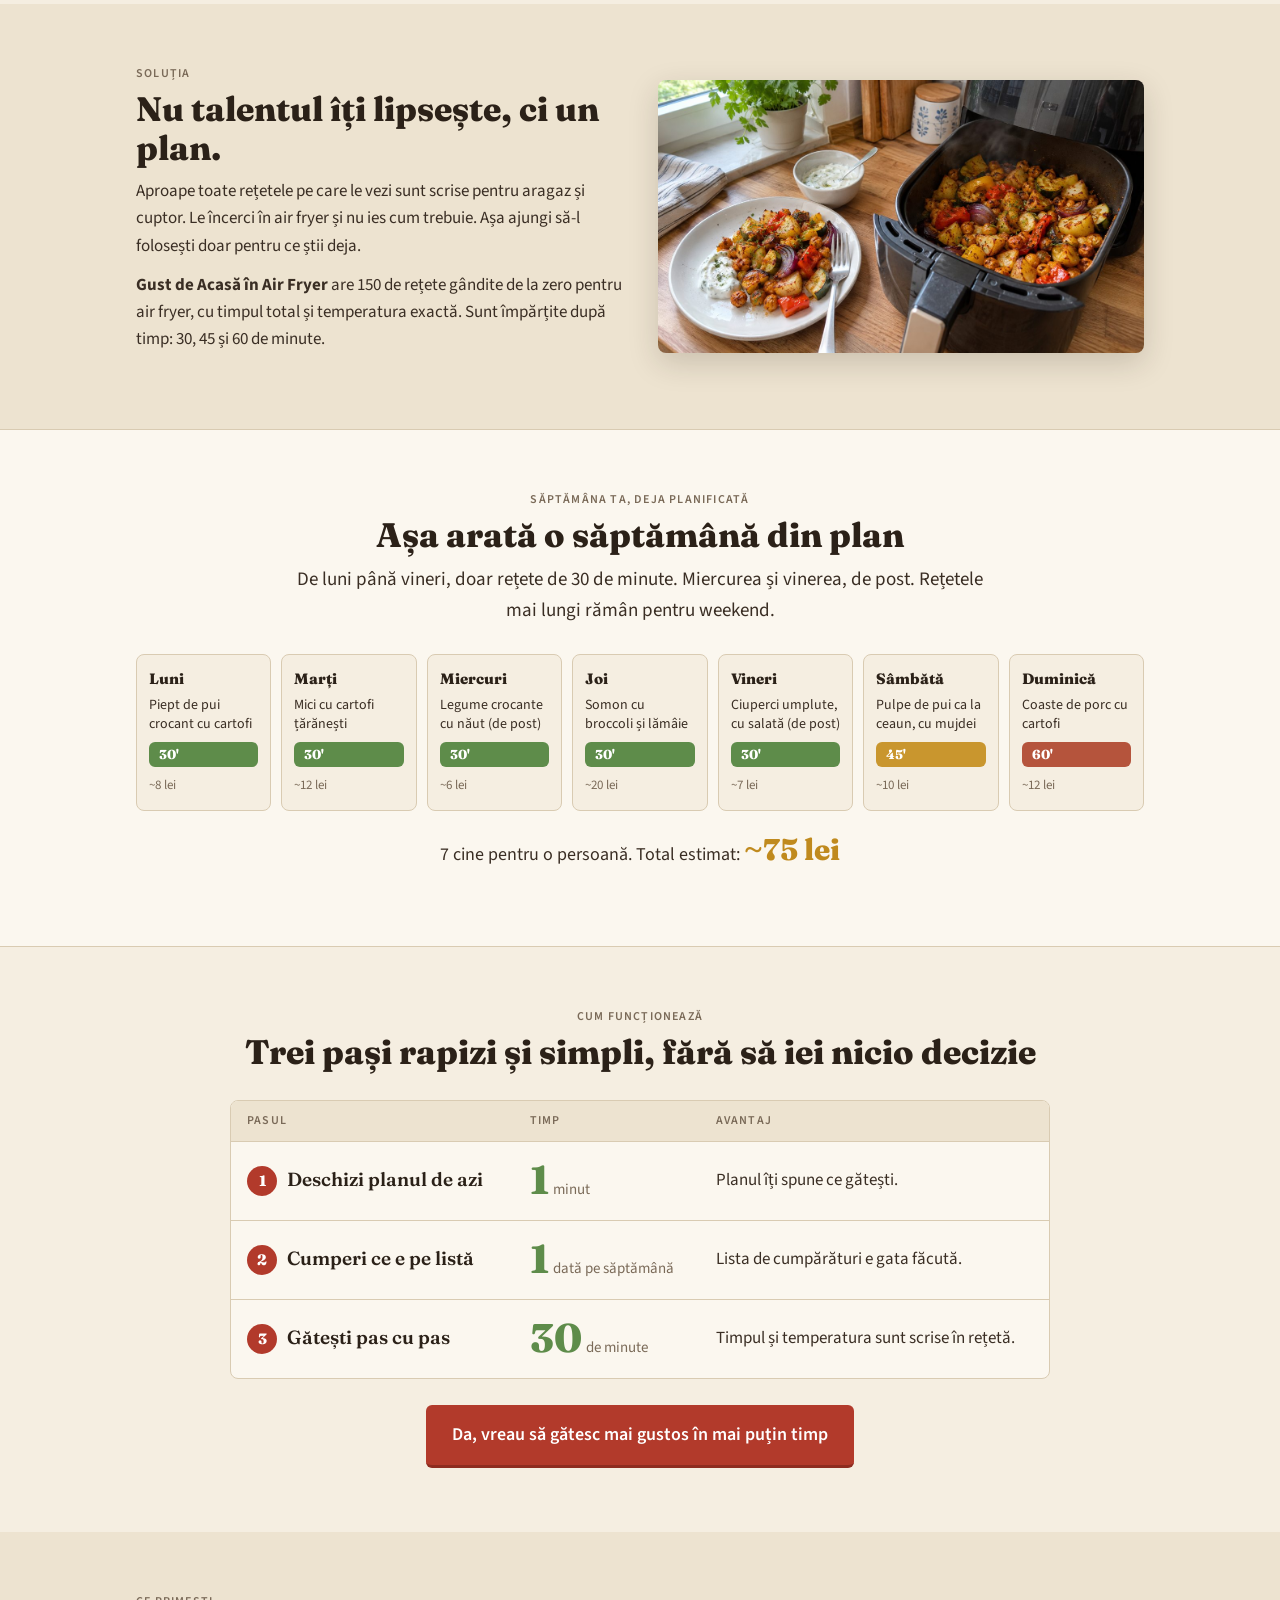
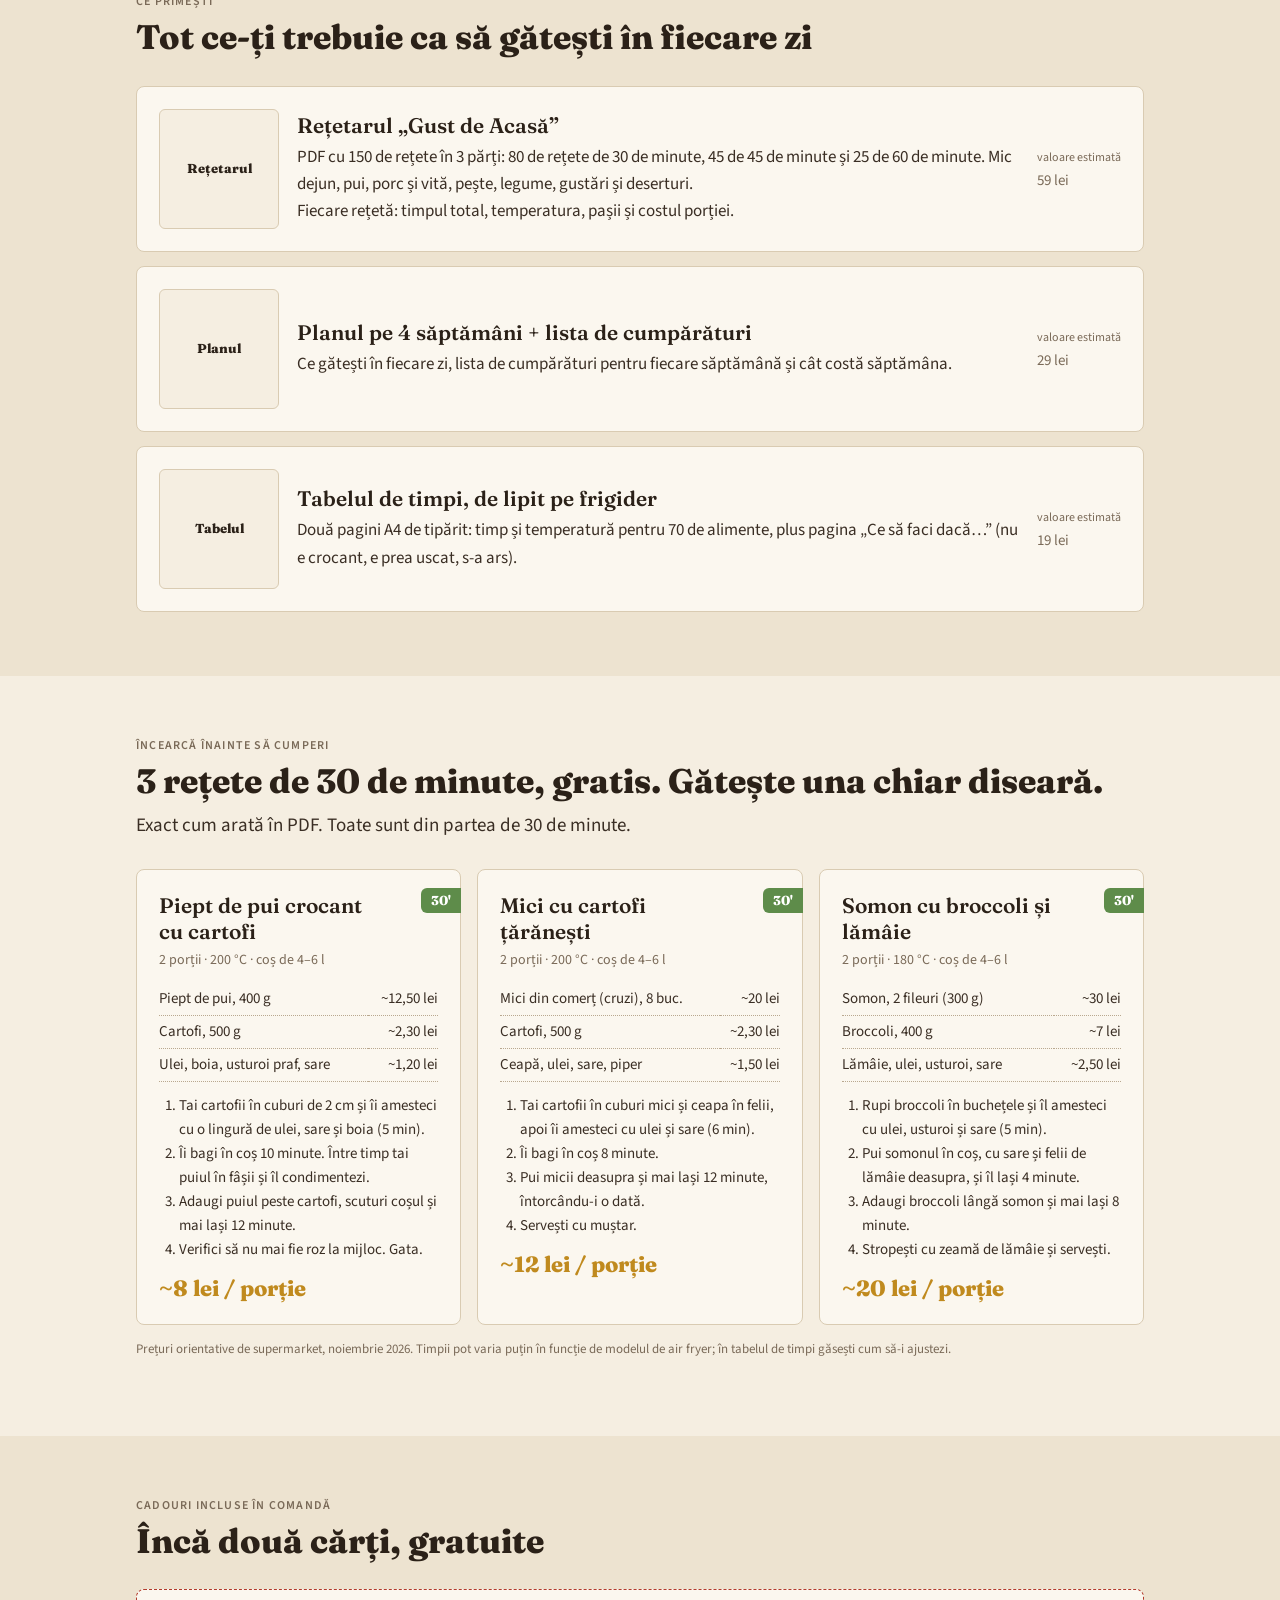
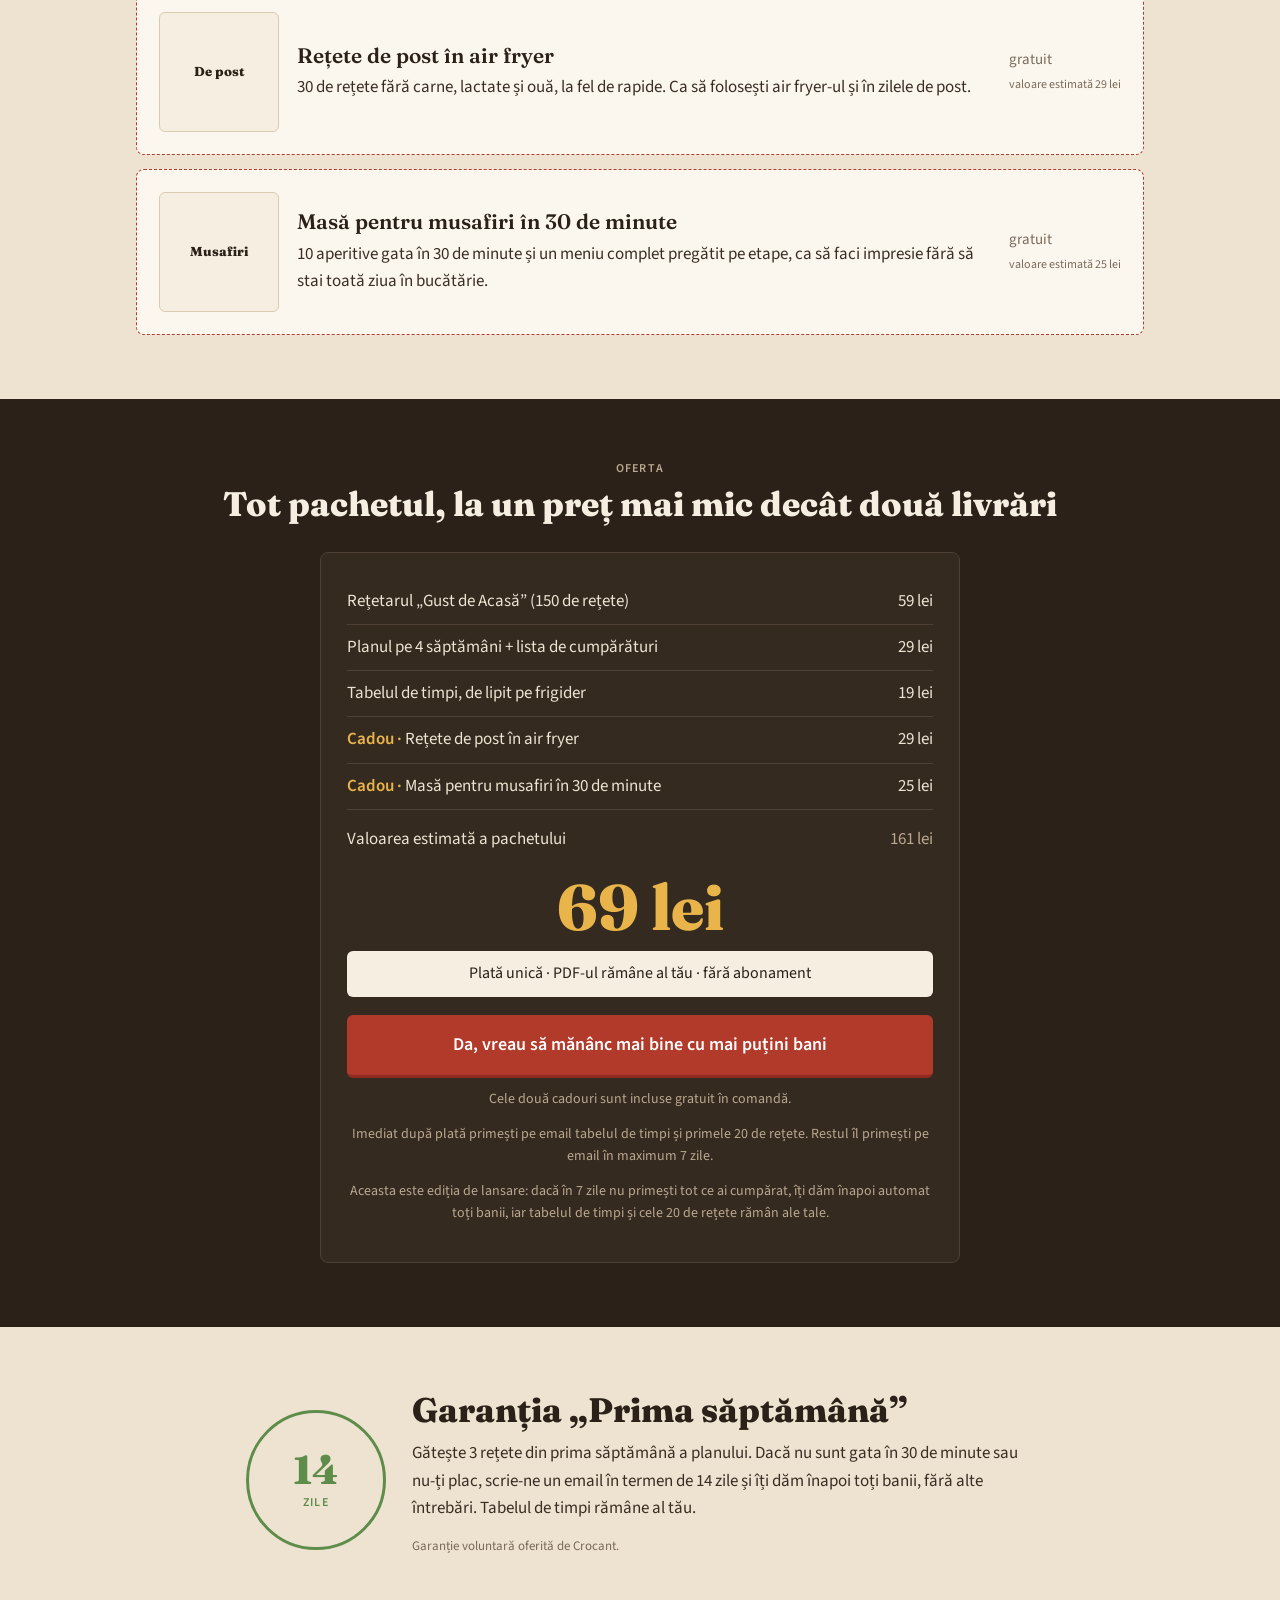
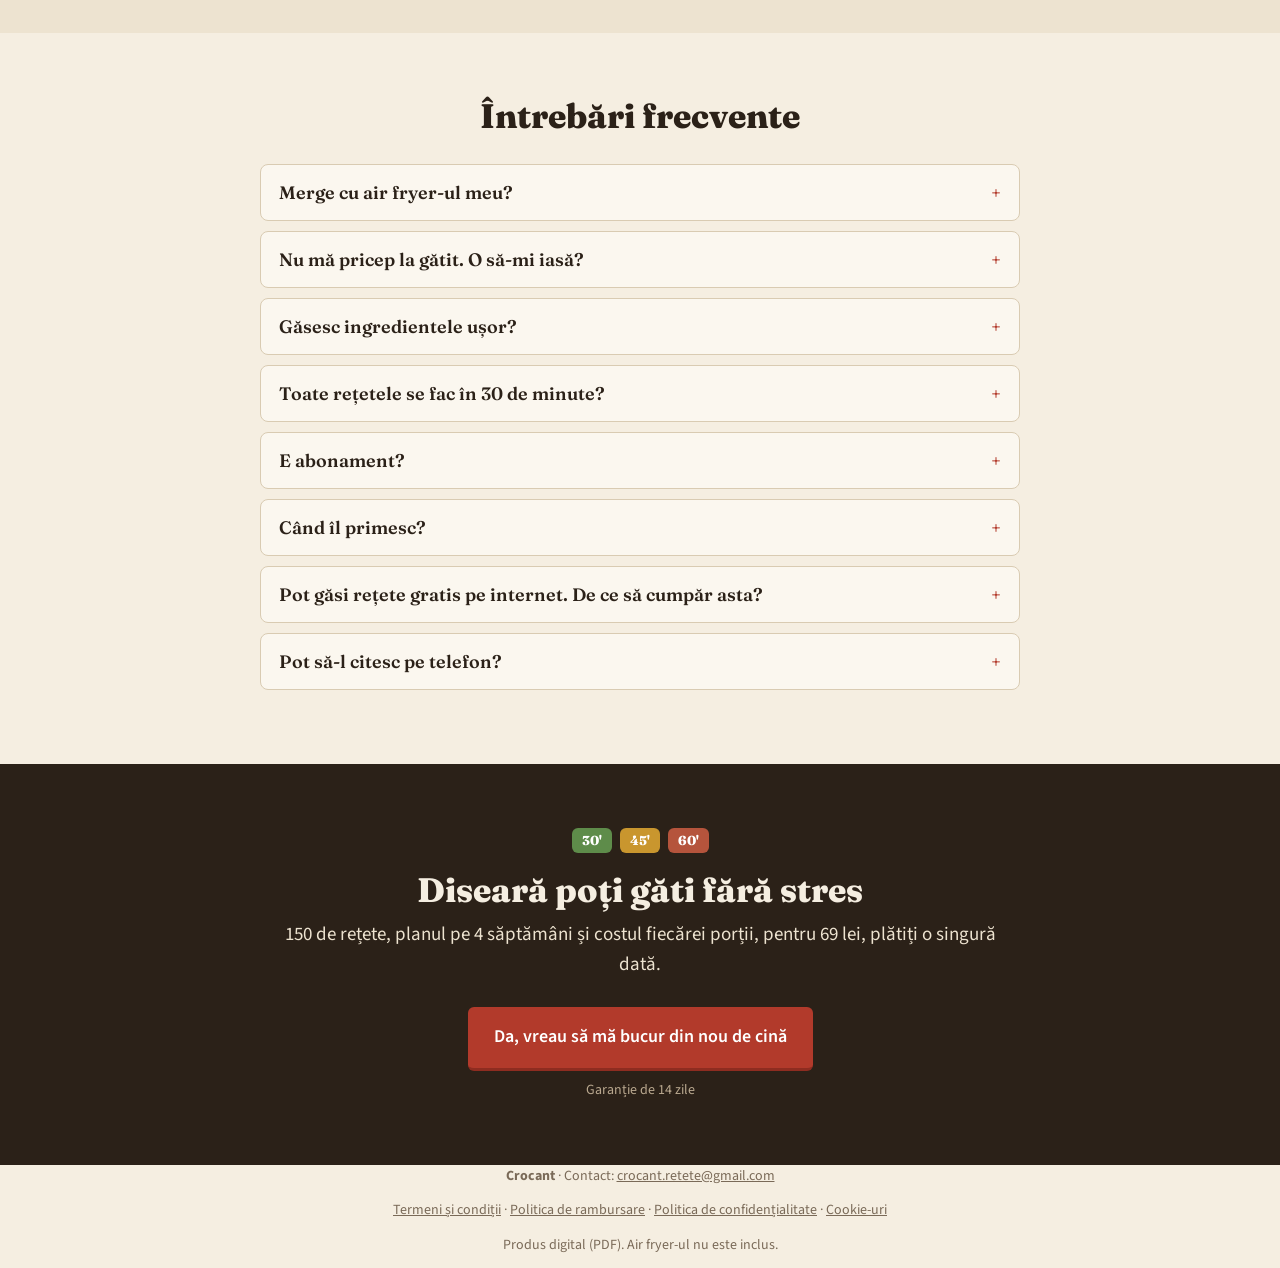
==== commit ca8115f6: "Paginas legales, entrega en 7 dias con reembolso automatico, cartel de cookies Co-Authored-By: Claud" ====
--- a/index.html
+++ b/index.html
@@ -240,9 +240,10 @@
       <div class="anchor"><span>Valoarea estimată a pachetului</span><span class="est">161 lei</span></div>
       <div class="price"><div class="p" translate="no">69 lei</div></div>
       <span class="pill">Plată unică · PDF-ul rămâne al tău · fără abonament</span>
-      <a class="btn" href="[[URL_CHECKOUT]]">Da, vreau să mănânc mai bine cu mai puțini bani</a>
+      <a class="btn" href="https://crocant.impultienda.ar/checkout">Da, vreau să mănânc mai bine cu mai puțini bani</a>
       <p class="small">Cele două cadouri sunt incluse gratuit în comandă.</p>
-      <p class="small">Imediat după plată primești pe email tabelul de timpi și primele 20 de rețete. Restul îl primești pe email în maximum 48 de ore.</p>
+      <p class="small">Imediat după plată primești pe email tabelul de timpi și primele 20 de rețete. Restul îl primești pe email în maximum 7 zile.</p>
+      <p class="small">Aceasta este ediția de lansare: dacă în 7 zile nu primești tot ce ai cumpărat, îți dăm înapoi automat toți banii, iar tabelul de timpi și cele 20 de rețete rămân ale tale.</p>
     </div>
   </div>
 </section>
@@ -269,7 +270,7 @@
       <details><summary>Găsesc ingredientele ușor?</summary><p>Da, în orice supermarket. Nimic exotic.</p></details>
       <details><summary>Toate rețetele se fac în 30 de minute?</summary><p>Majoritatea, da. Dar îți lăsăm și 70 de rețete pe care le poți pregăti atunci când ai ceva mai mult timp.</p></details>
       <details><summary>E abonament?</summary><p>Nu. Plătești o singură dată, iar PDF-ul rămâne al tău.</p></details>
-      <details><summary>Când îl primesc?</summary><p>Imediat după plată primești pe email tabelul de timpi și primele 20 de rețete. Rețetarul complet, planul și cadourile îți vin pe email în maximum 48 de ore. Verifică și folderul Spam.</p></details>
+      <details><summary>Când îl primesc?</summary><p>Imediat după plată primești pe email tabelul de timpi și primele 20 de rețete. Rețetarul complet, planul și cadourile îți vin pe email în maximum 7 zile. Este ediția de lansare: dacă în acest termen nu le primești, îți dăm înapoi automat toți banii. Verifică și folderul Spam.</p></details>
       <details><summary>Pot găsi rețete gratis pe internet. De ce să cumpăr asta?</summary><p>Rețete, da. Dar nu un plan pe 4 săptămâni cu lista de cumpărături, costul fiecărei porții și rețete gândite de la zero pentru air fryer, cu timpul real trecut la fiecare rețetă.</p></details>
       <details><summary>Pot să-l citesc pe telefon?</summary><p>Da, e PDF. Merge pe telefon, tabletă sau calculator, iar tabelul de timpi îl poți tipări pentru frigider.</p></details>
     </div>
@@ -282,15 +283,44 @@
     <div class="tabs-row" translate="no"><span class="tab t30">30'</span><span class="tab t45">45'</span><span class="tab t60">60'</span></div>
     <h2>Diseară poți găti fără stres</h2>
     <p class="lead" style="color:#EDE3D0">150 de rețete, planul pe 4 săptămâni și costul fiecărei porții, pentru 69 lei, plătiți o singură dată.</p>
-    <div class="btn-wrap"><a class="btn" href="[[URL_CHECKOUT]]">Da, vreau să mă bucur din nou de cină</a><span class="micro" style="color:#B9A88F">Garanție de 14 zile</span></div>
+    <div class="btn-wrap"><a class="btn" href="https://crocant.impultienda.ar/checkout">Da, vreau să mă bucur din nou de cină</a><span class="micro" style="color:#B9A88F">Garanție de 14 zile</span></div>
   </div>
 </section>
 
 <footer class="wrap">
   <p><strong translate="no">Crocant</strong> · Contact: <a href="mailto:crocant.retete@gmail.com">crocant.retete@gmail.com</a></p>
-  <p><a href="#">Termeni și condiții</a> · <a href="#">Politica de rambursare</a> · <a href="#">Politica de confidențialitate</a></p>
+  <p><a href="termeni.html">Termeni și condiții</a> · <a href="rambursare.html">Politica de rambursare</a> · <a href="confidentialitate.html">Politica de confidențialitate</a> · <a href="#" id="ck-open">Cookie-uri</a></p>
   <p>Produs digital (PDF). Air fryer-ul nu este inclus.</p>
 </footer>
 
+<script>
+/* Pasa los UTM y el fbclid del anuncio al checkout, para saber de qué anuncio vino cada venta */
+(function(){var q=location.search;if(!q)return;document.querySelectorAll('a[href^="https://crocant.impultienda.ar/checkout"]').forEach(function(a){a.href=a.href+(a.href.indexOf('?')<0?q:'&'+q.slice(1));});})();
+</script>
+
+<!-- Cartel de cookies + píxel de Meta. El píxel SOLO se carga si la persona toca «Accept» (ley europea).
+     Mientras PIXEL_ID esté vacío, no aparece nada. Para activarlo: poner el número del píxel (16 dígitos). -->
+<div id="ck" hidden style="position:fixed;left:12px;right:12px;bottom:12px;max-width:560px;margin:0 auto;background:#fff;color:#2b2320;border-radius:12px;box-shadow:0 6px 24px rgba(0,0,0,.18);padding:16px;font-size:15px;line-height:1.45;z-index:99">
+  <p style="margin:0 0 12px">Folosim cookie-uri ca să vedem ce reclame aduc vizite (pixelul Meta). Le pornim doar dacă ești de acord. <a href="confidentialitate.html">Detalii</a></p>
+  <div style="display:flex;gap:10px"><button id="ck-no" style="flex:1;padding:10px;border:1px solid #2b2320;background:#fff;color:#2b2320;border-radius:8px;font:inherit;cursor:pointer">Refuz</button><button id="ck-yes" style="flex:1;padding:10px;border:1px solid #2b2320;background:#2b2320;color:#fff;border-radius:8px;font:inherit;cursor:pointer">Accept</button></div>
+</div>
+<script>
+(function(){
+  var PIXEL_ID = '';
+  if(!PIXEL_ID) return;
+  var box=document.getElementById('ck');
+  function get(){try{return localStorage.getItem('ck')}catch(e){return null}}
+  function set(v){try{localStorage.setItem('ck',v)}catch(e){}}
+  function pixel(){
+    !function(f,b,e,v,n,t,s){if(f.fbq)return;n=f.fbq=function(){n.callMethod?n.callMethod.apply(n,arguments):n.queue.push(arguments)};if(!f._fbq)f._fbq=n;n.push=n;n.loaded=!0;n.version='2.0';n.queue=[];t=b.createElement(e);t.async=!0;t.src=v;s=b.getElementsByTagName(e)[0];s.parentNode.insertBefore(t,s)}(window,document,'script','https://connect.facebook.net/en_US/fbevents.js');
+    fbq('init',PIXEL_ID);fbq('track','PageView');
+  }
+  var c=get();
+  if(c==='yes') pixel(); else if(c!=='no') box.hidden=false;
+  document.getElementById('ck-yes').onclick=function(){set('yes');box.hidden=true;pixel();};
+  document.getElementById('ck-no').onclick=function(){set('no');box.hidden=true;};
+  document.getElementById('ck-open').onclick=function(e){e.preventDefault();box.hidden=false;};
+})();
+</script>
 </body>
 </html>
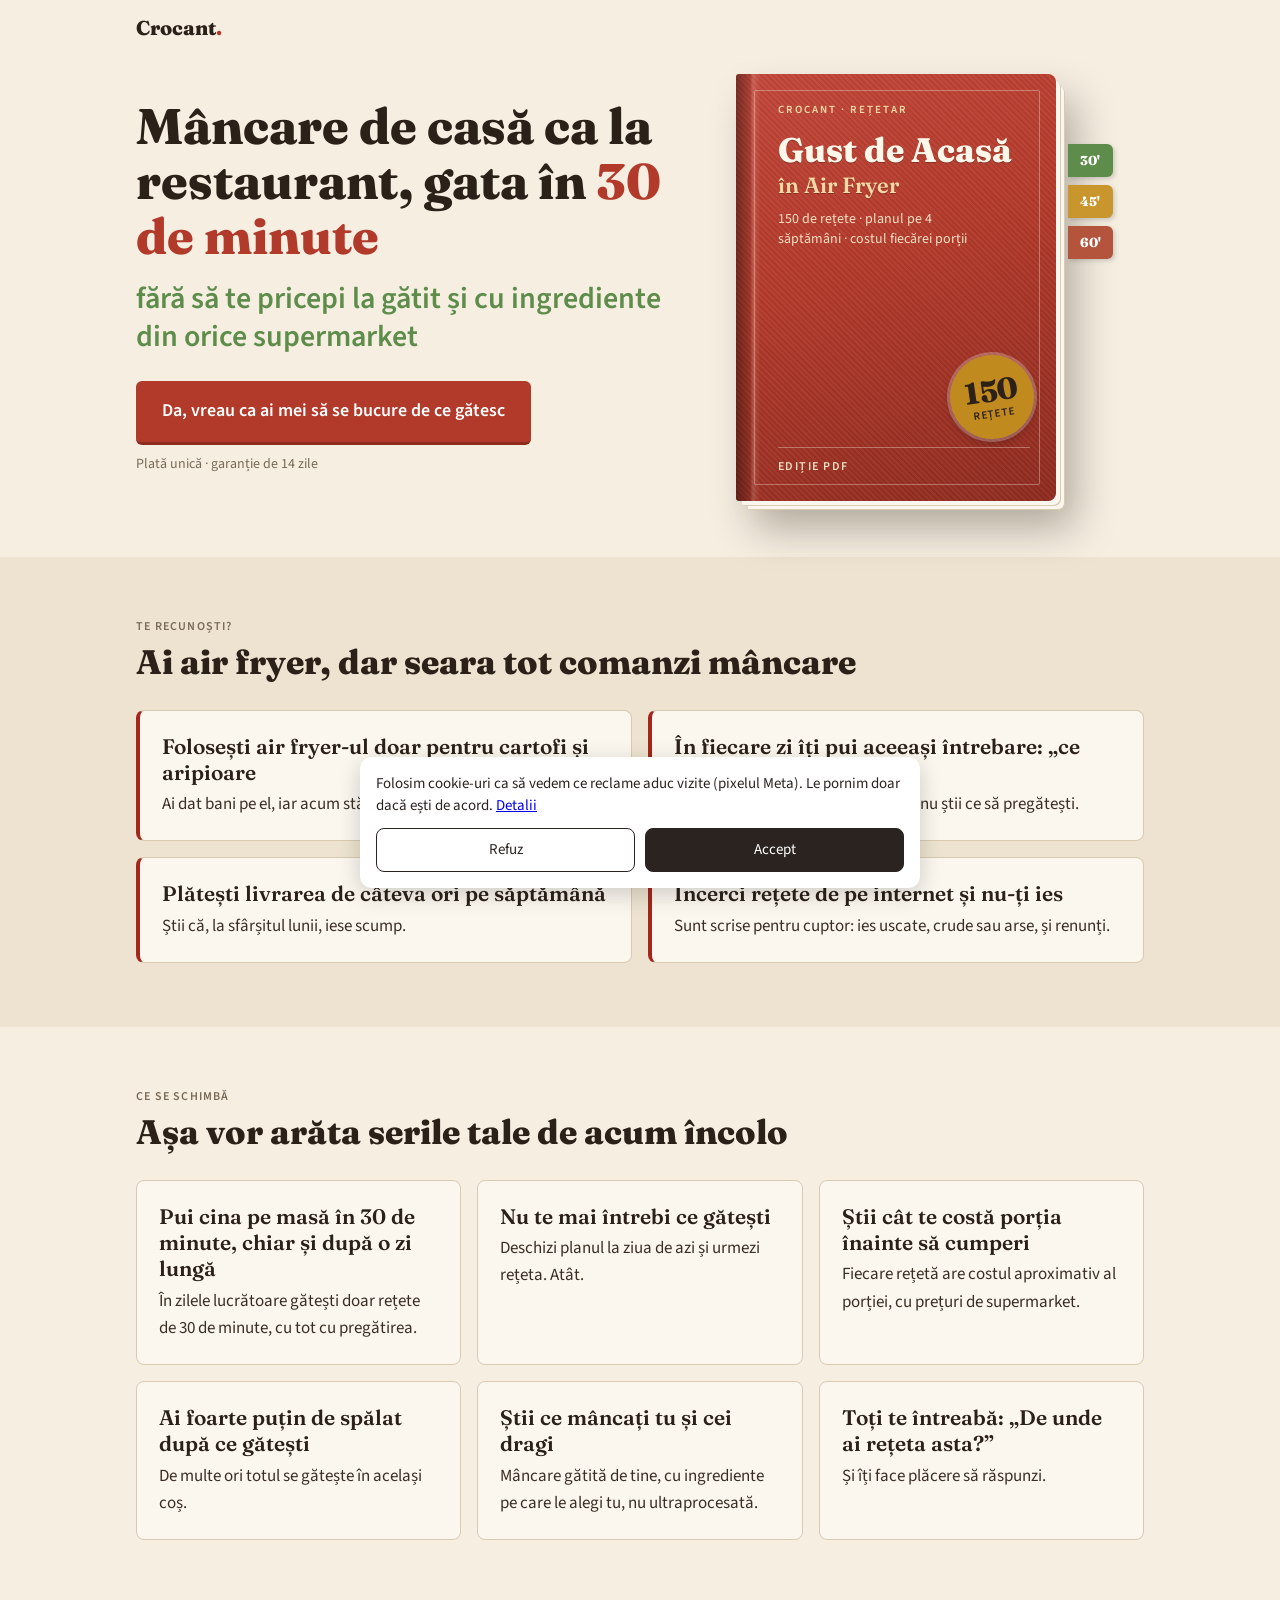
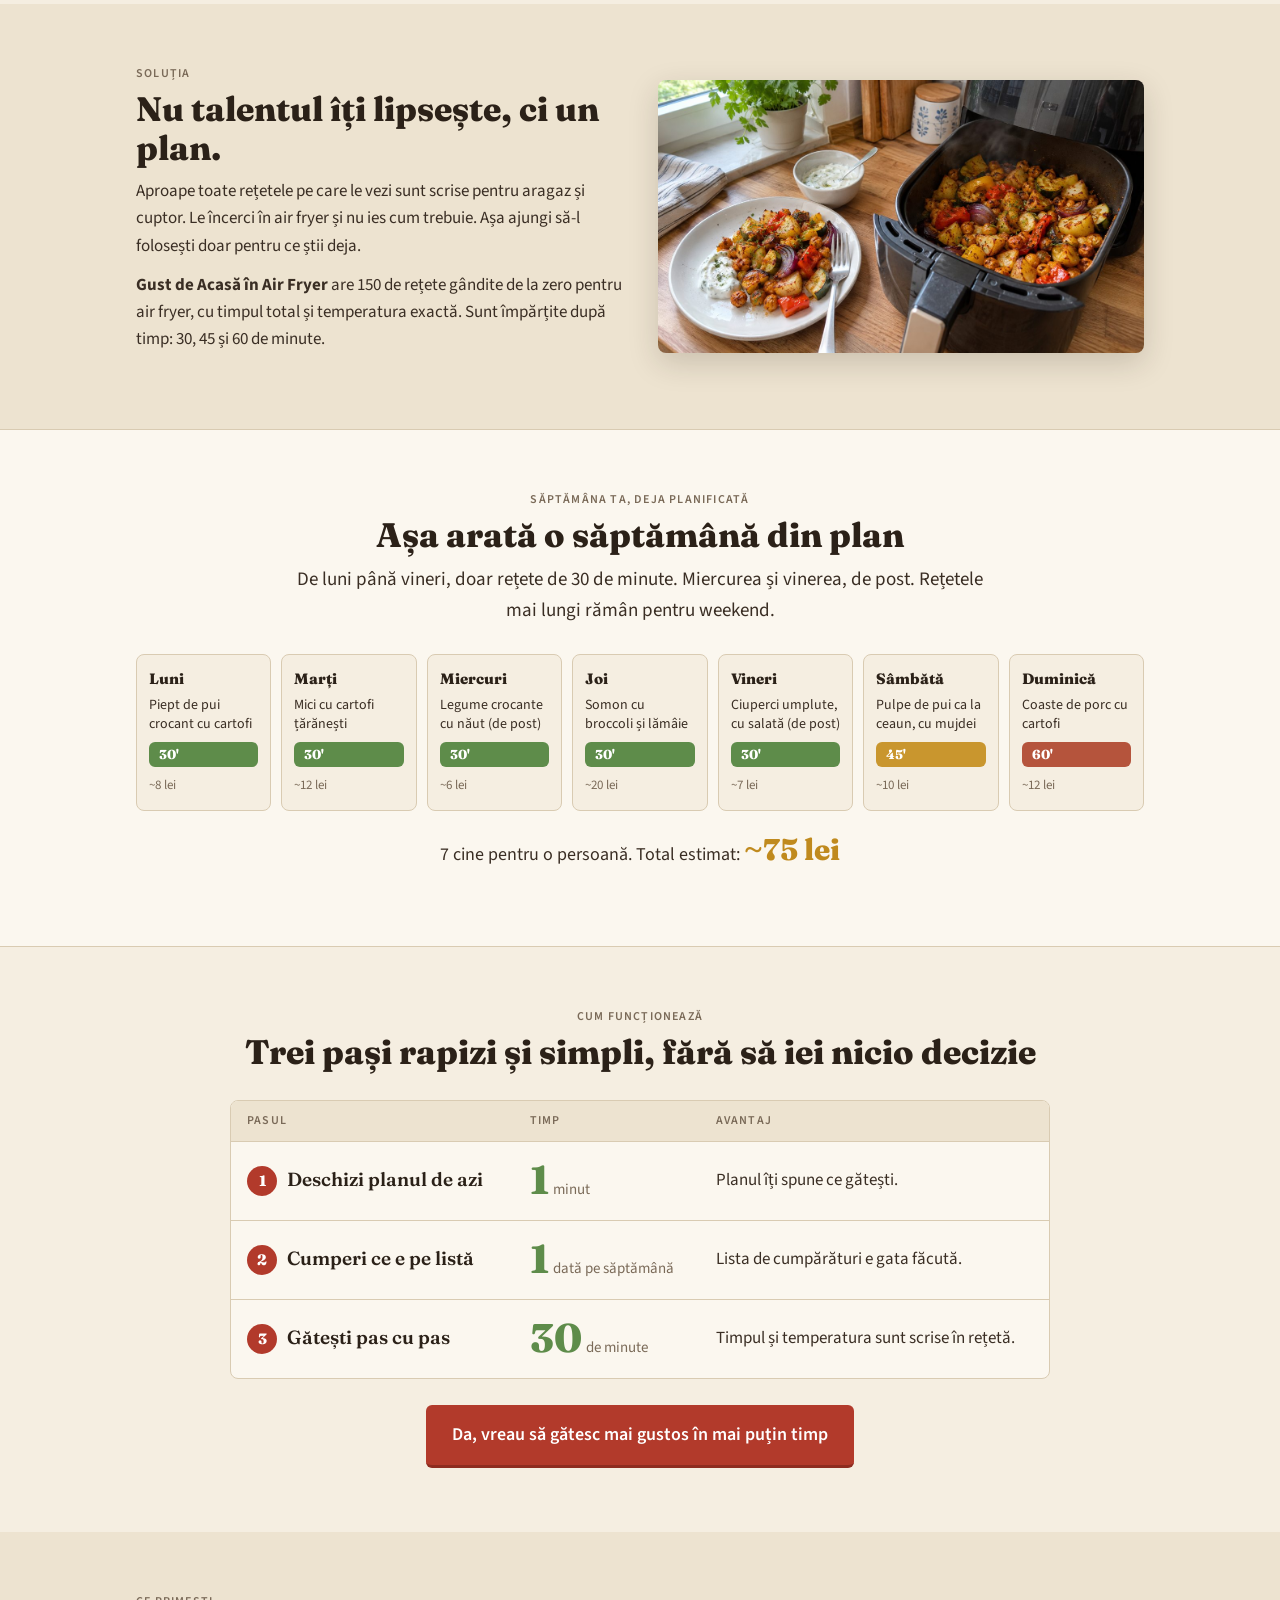
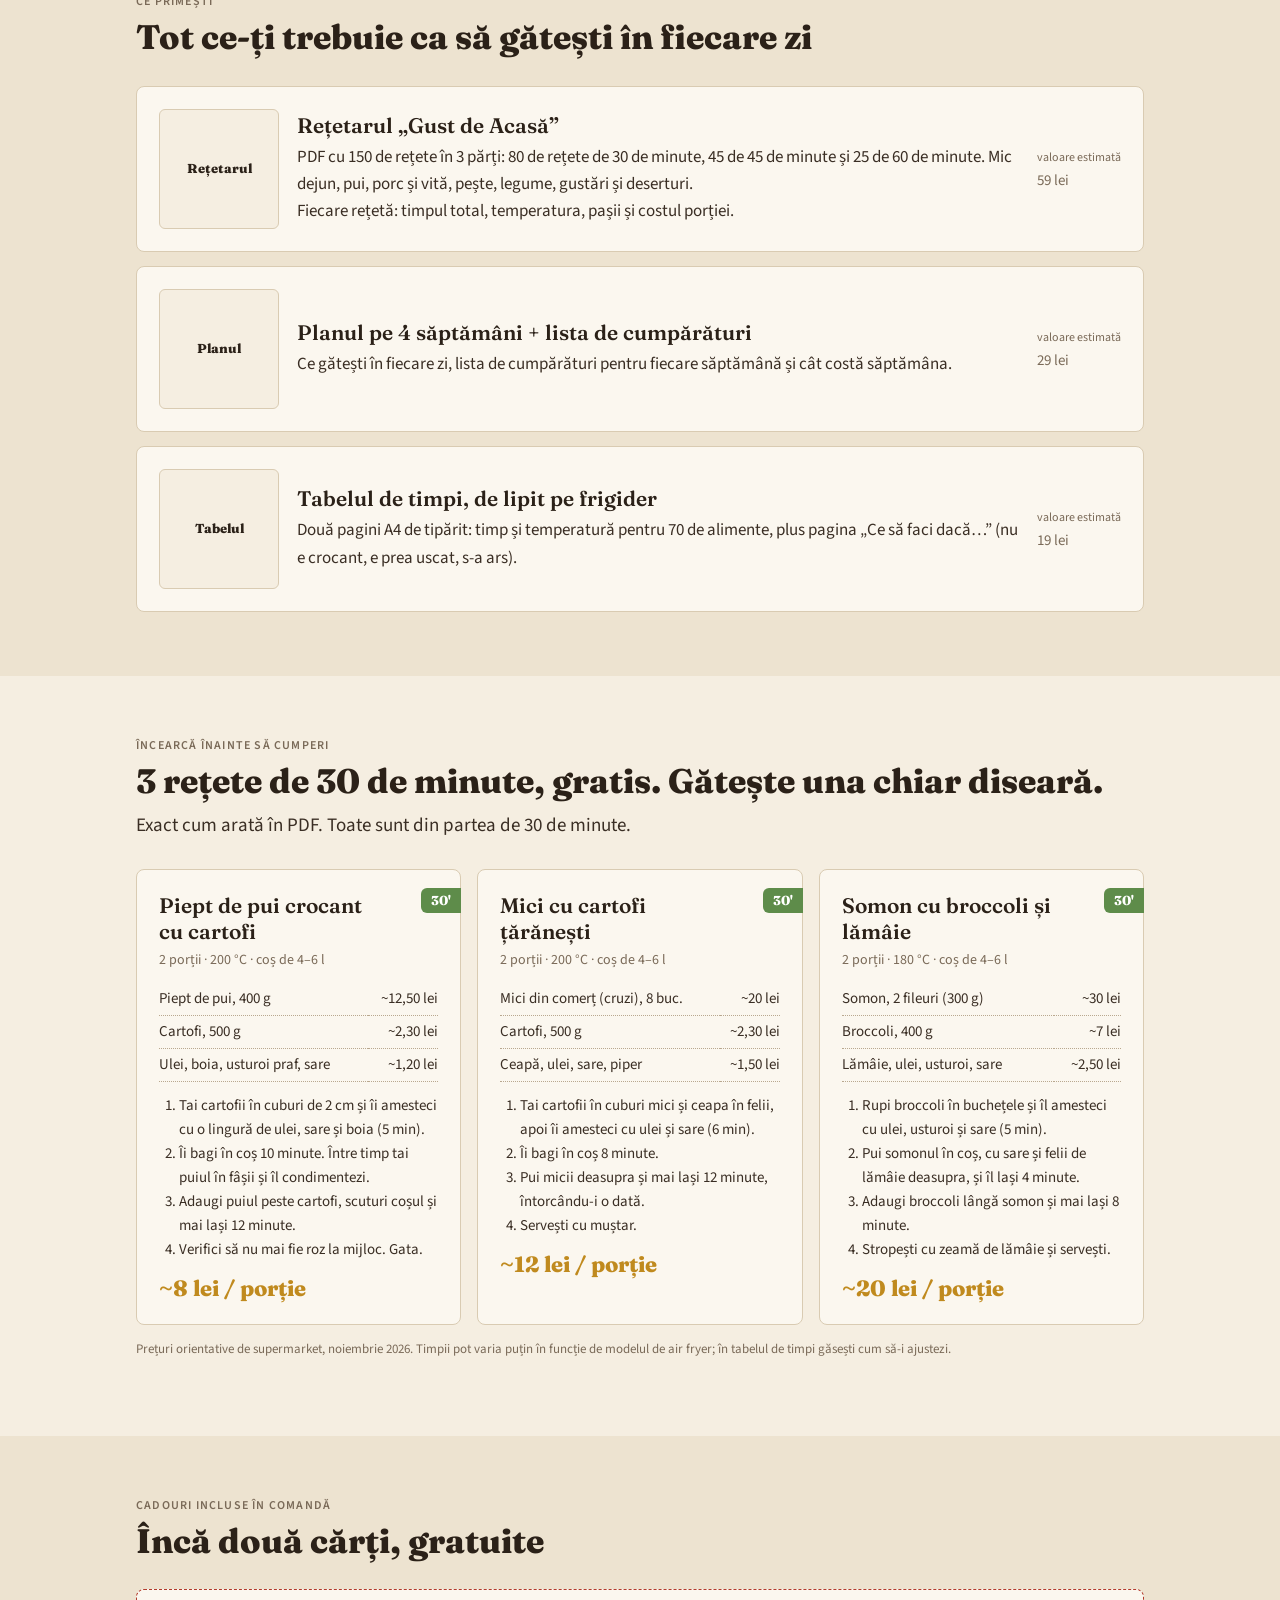
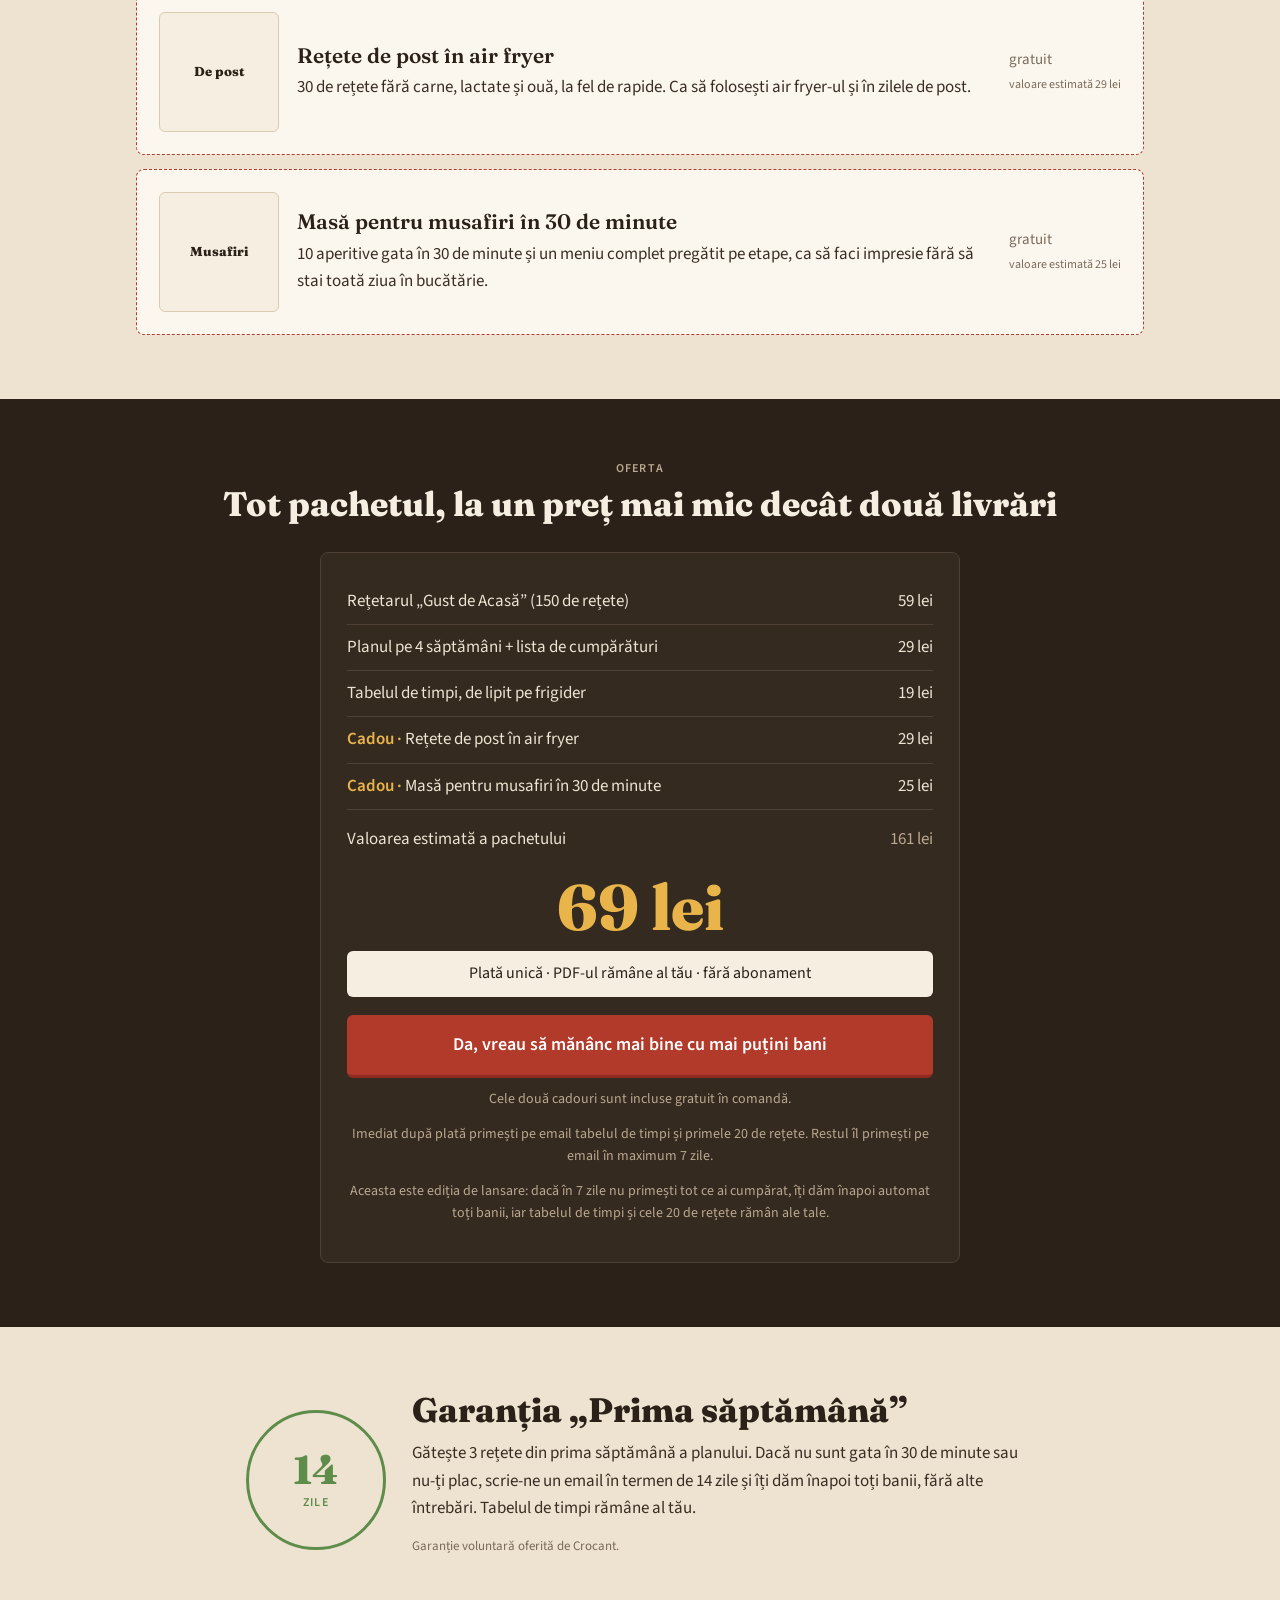
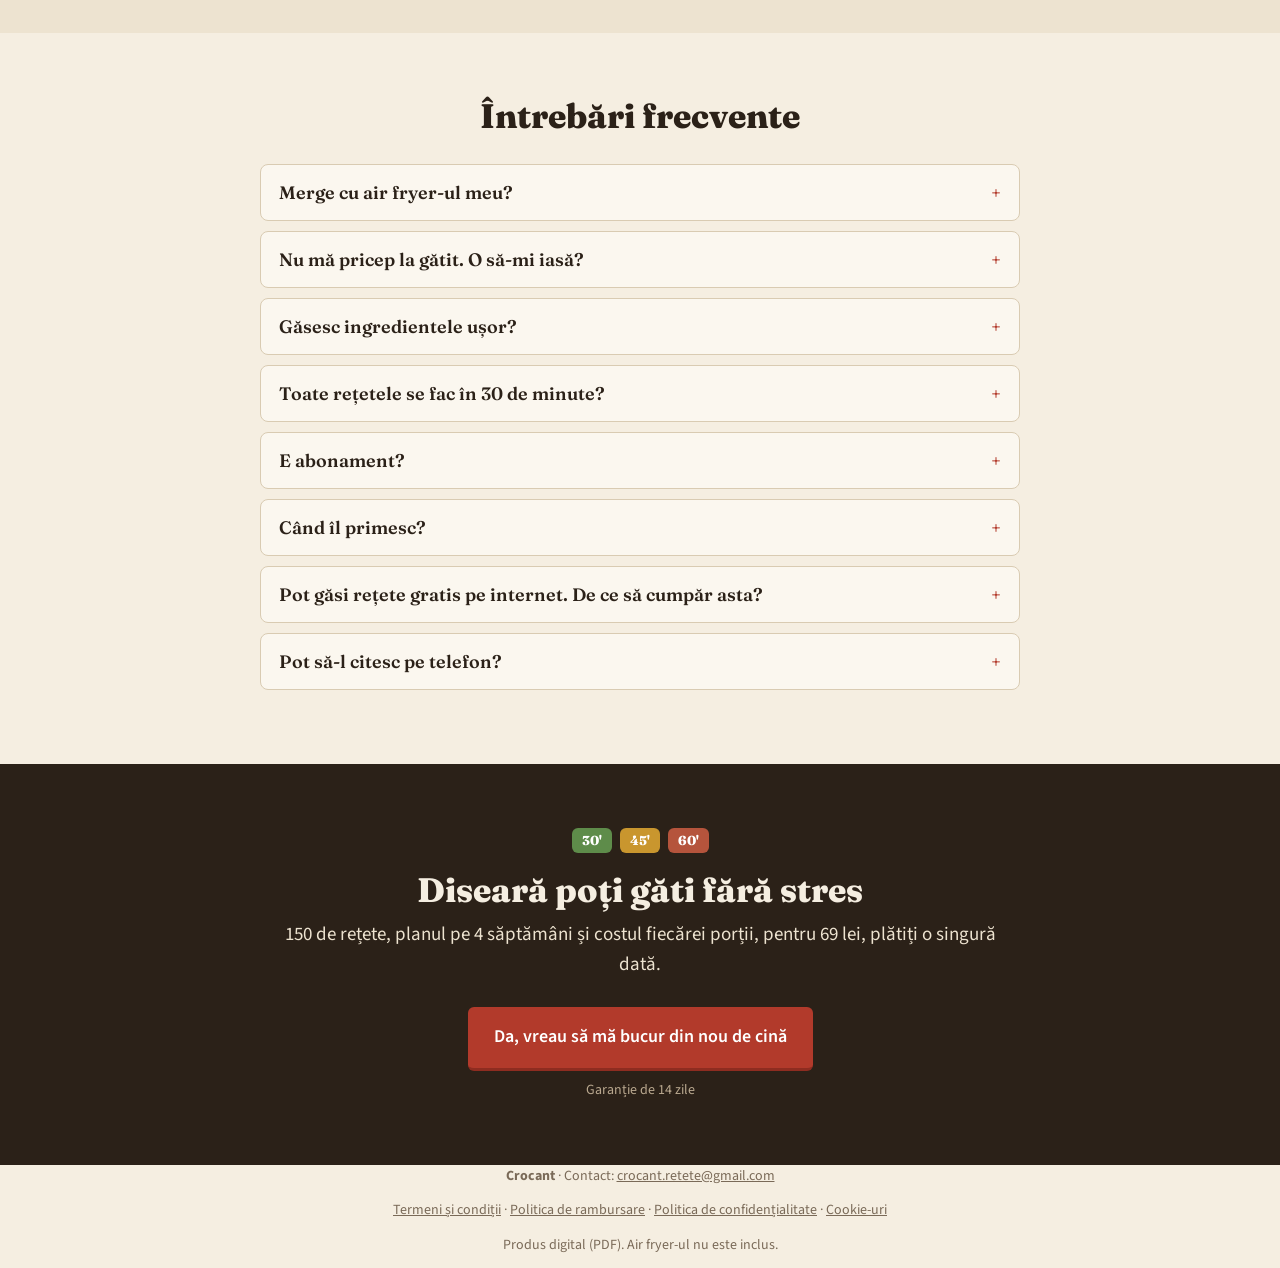
==== commit 1f4853fe: "Pixel de Meta detras del cartel de cookies Co-Authored-By: Claude Opus 5.5 <noreply@anthropic.com>" ====
--- a/index.html
+++ b/index.html
@@ -306,7 +306,7 @@
 </div>
 <script>
 (function(){
-  var PIXEL_ID = '';
+  var PIXEL_ID = '2592381644561252';
   if(!PIXEL_ID) return;
   var box=document.getElementById('ck');
   function get(){try{return localStorage.getItem('ck')}catch(e){return null}}
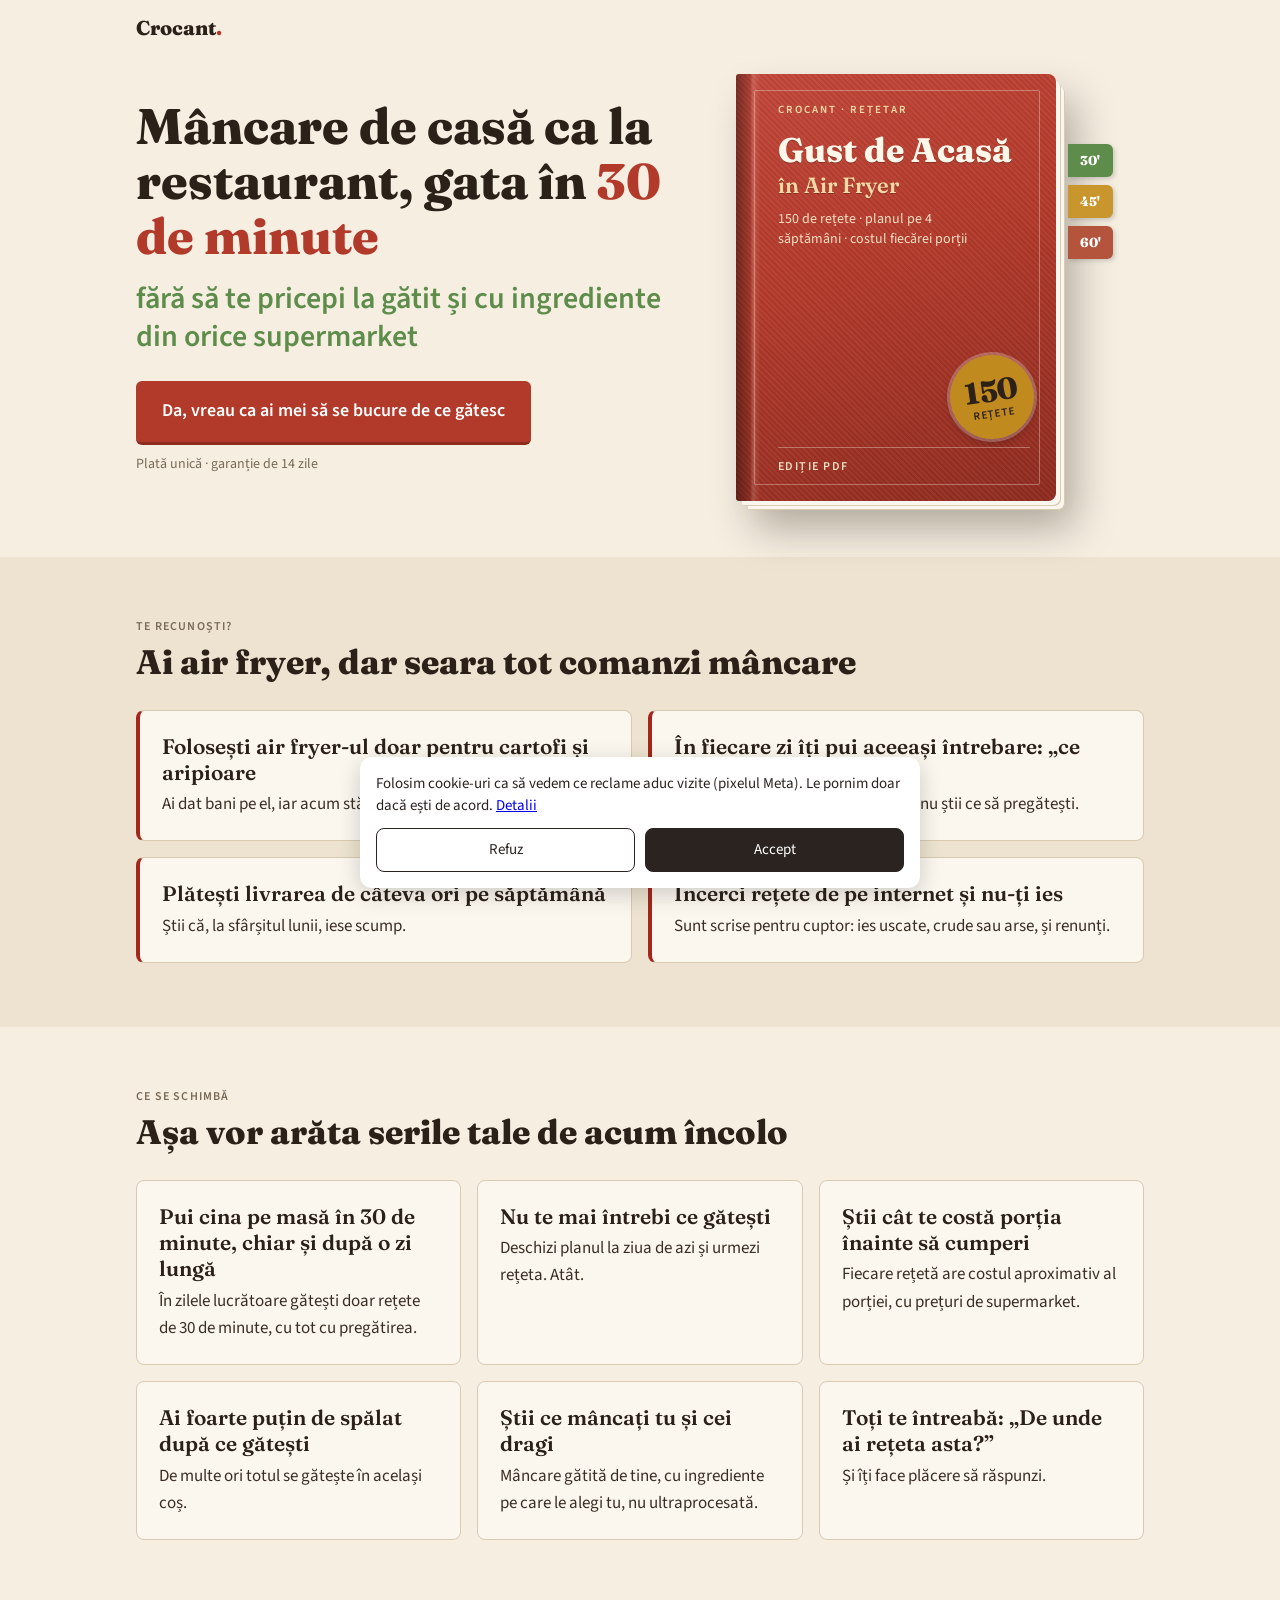
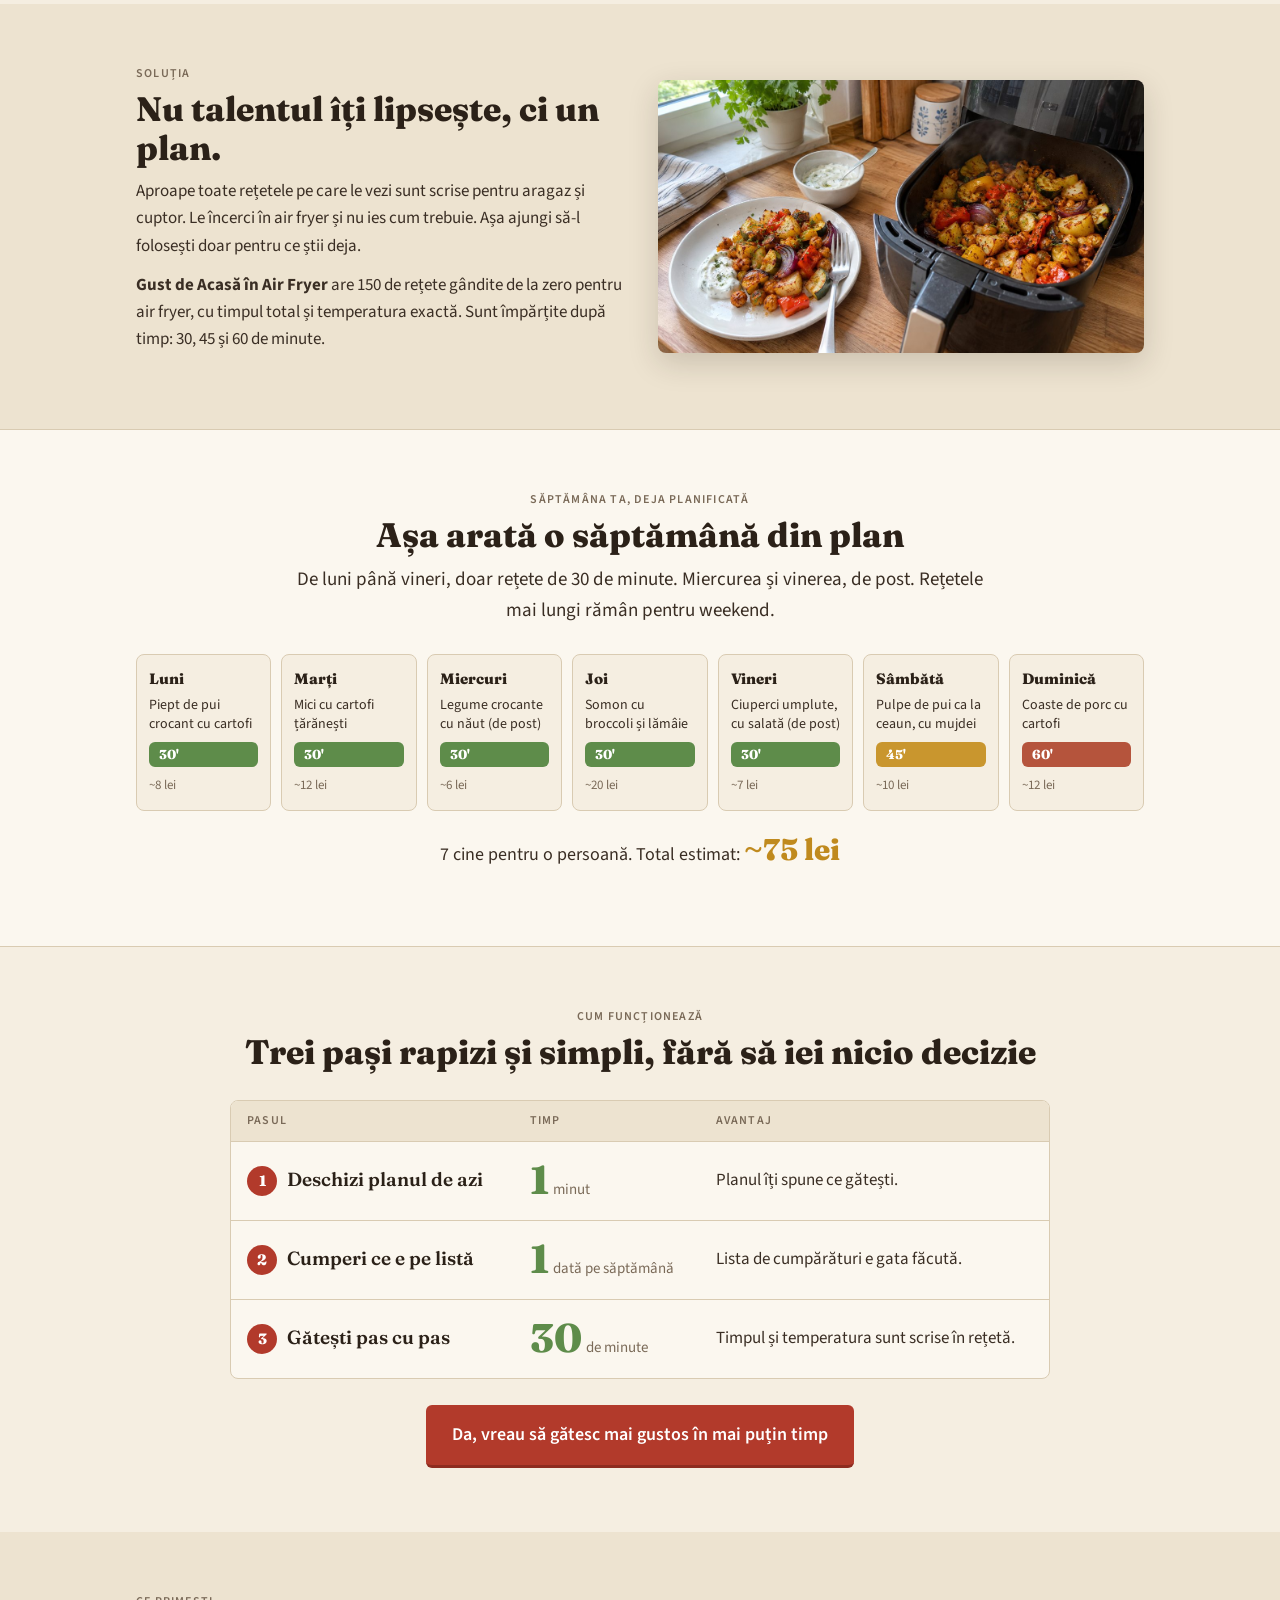
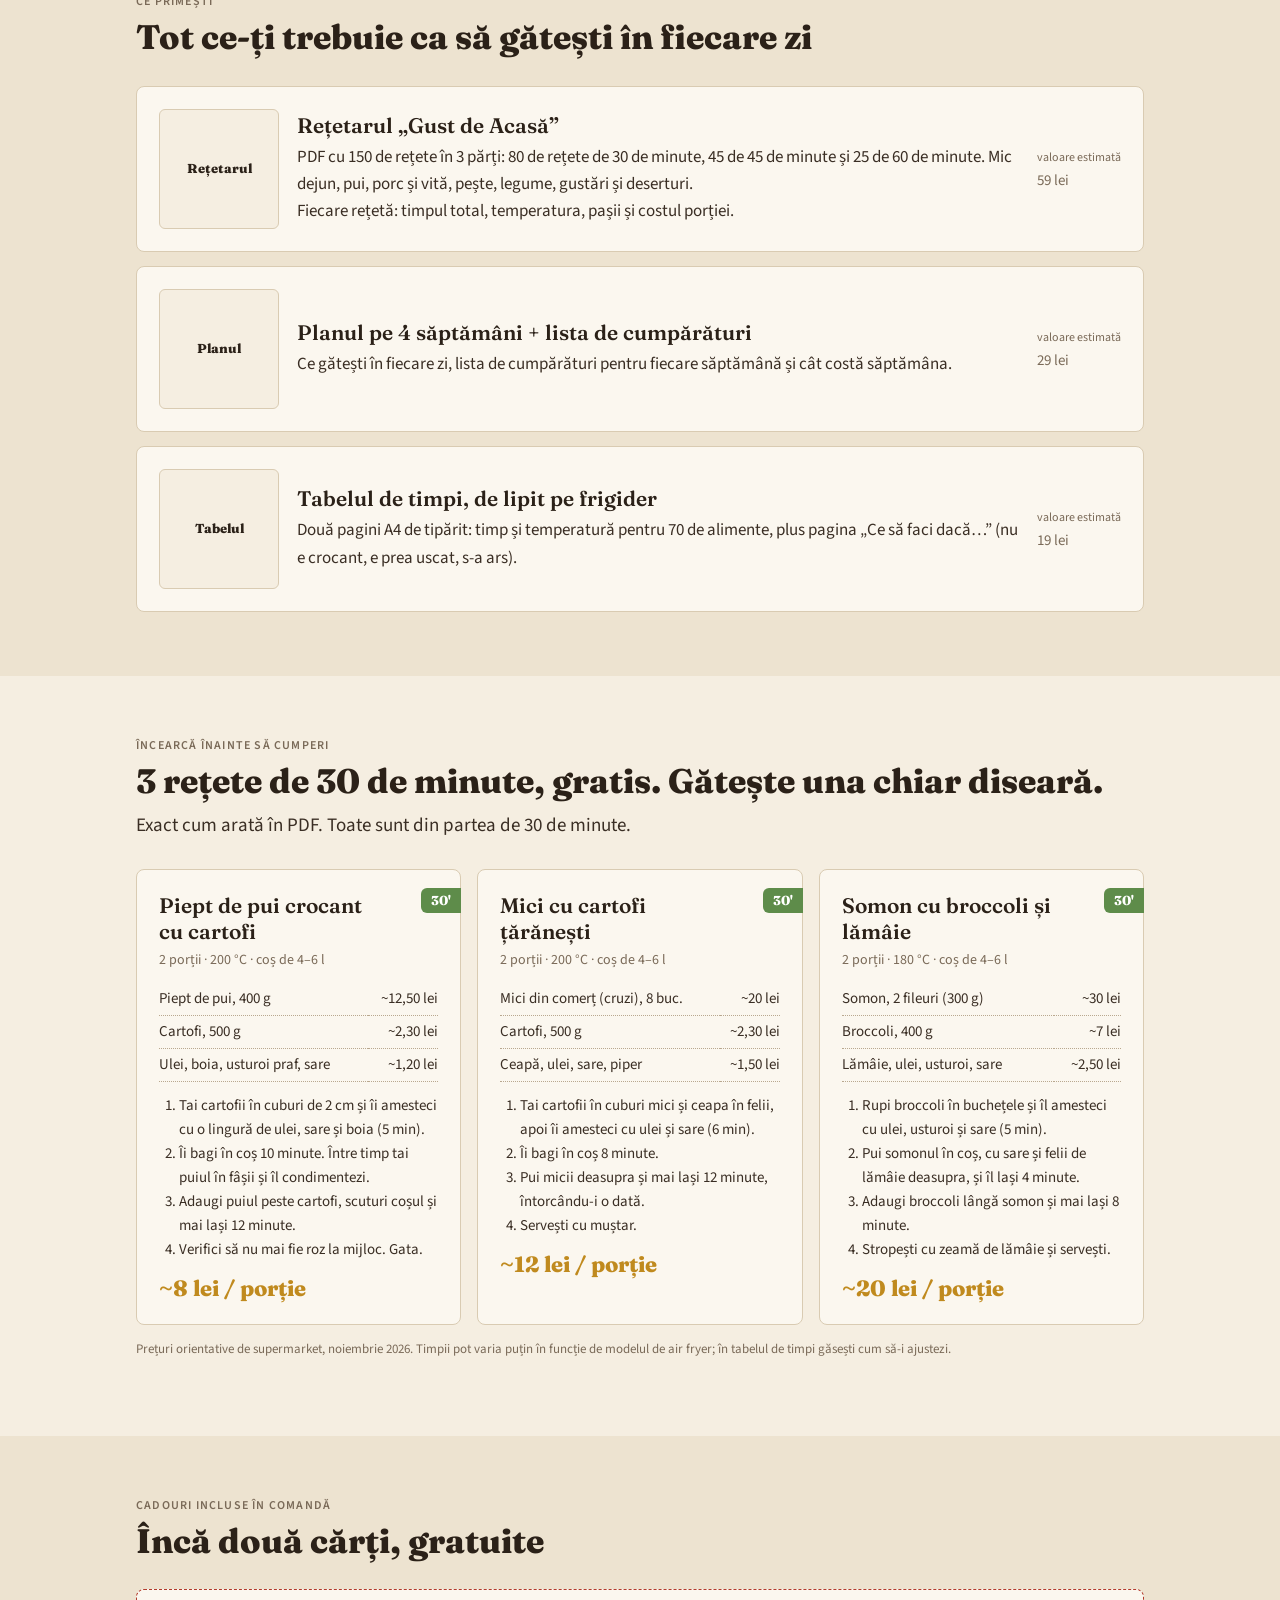
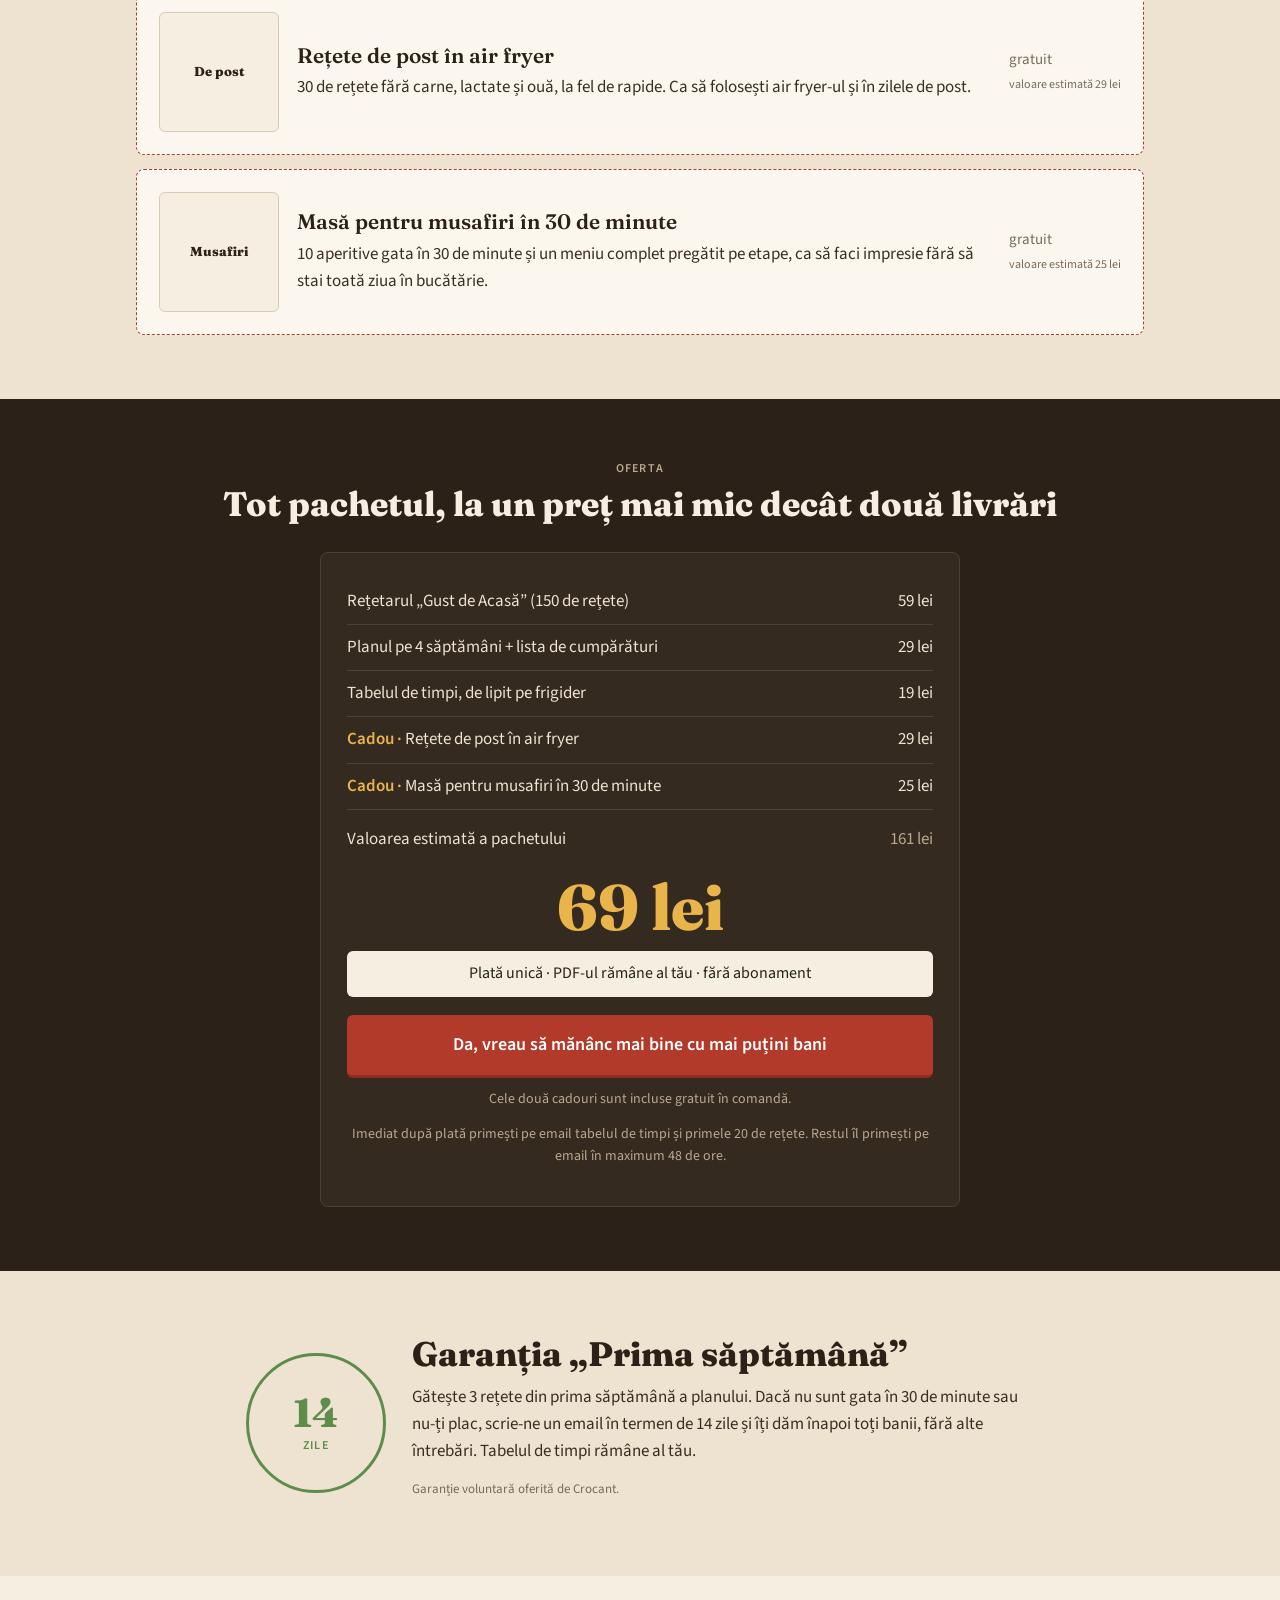
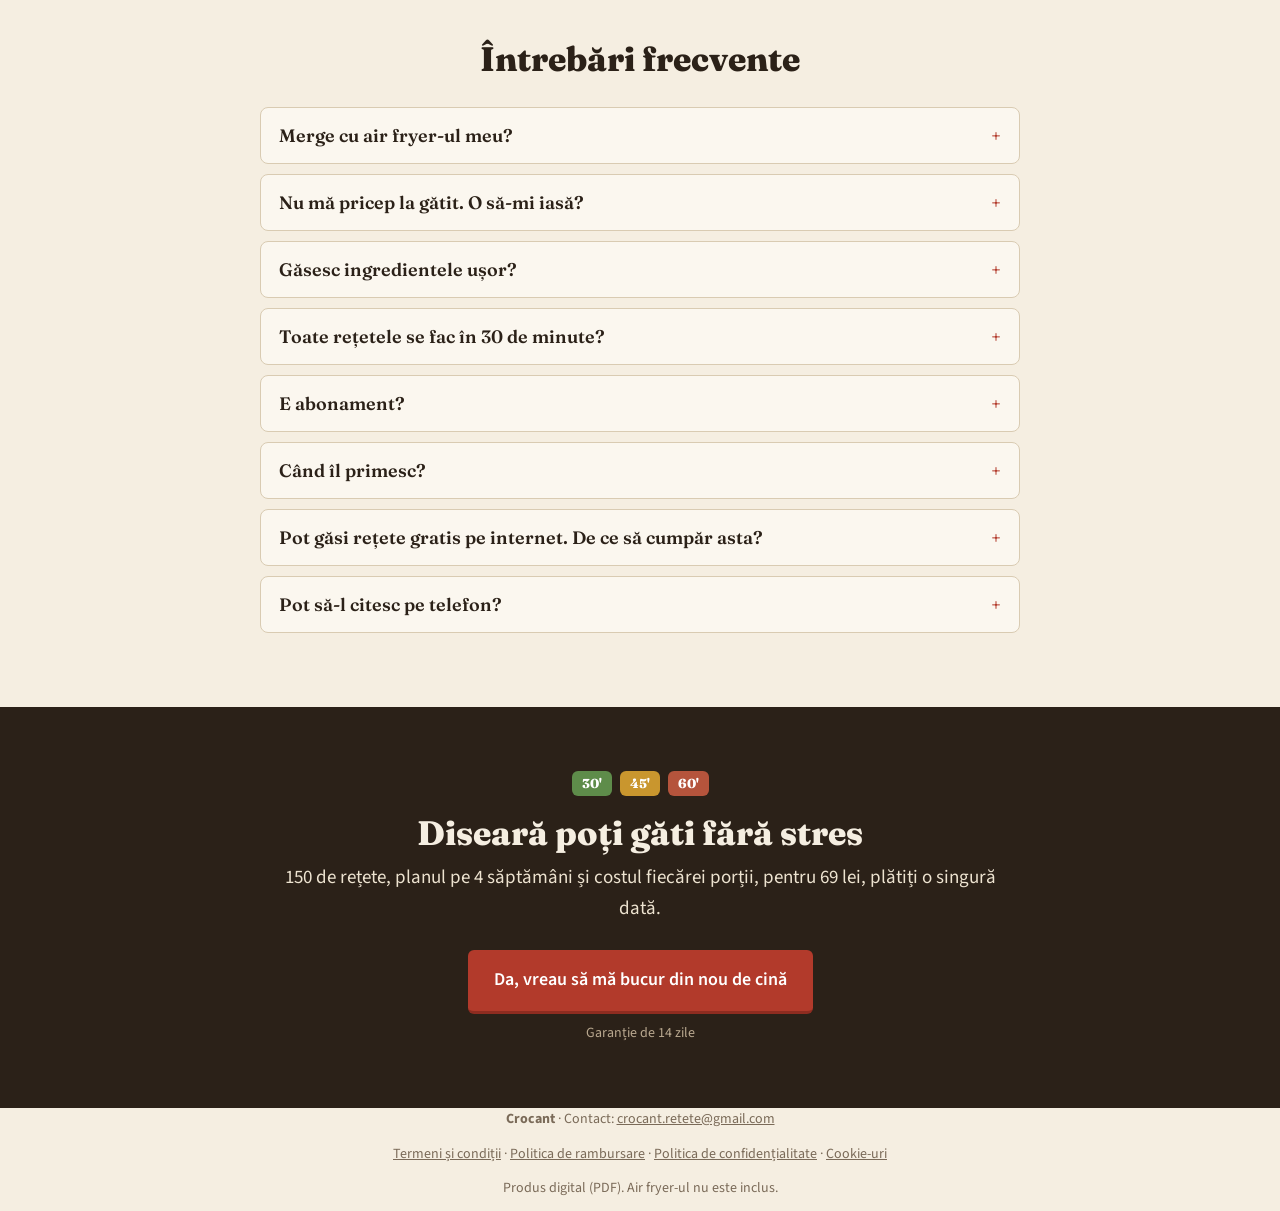
==== commit f5f98ce0: "Entrega en 48 h (como el coach), sin reembolso automatico; PDF sin lineas blancas Co-Authored-By: Cl" ====
--- a/index.html
+++ b/index.html
@@ -242,8 +242,7 @@
       <span class="pill">Plată unică · PDF-ul rămâne al tău · fără abonament</span>
       <a class="btn" href="https://crocant.impultienda.ar/checkout">Da, vreau să mănânc mai bine cu mai puțini bani</a>
       <p class="small">Cele două cadouri sunt incluse gratuit în comandă.</p>
-      <p class="small">Imediat după plată primești pe email tabelul de timpi și primele 20 de rețete. Restul îl primești pe email în maximum 7 zile.</p>
-      <p class="small">Aceasta este ediția de lansare: dacă în 7 zile nu primești tot ce ai cumpărat, îți dăm înapoi automat toți banii, iar tabelul de timpi și cele 20 de rețete rămân ale tale.</p>
+      <p class="small">Imediat după plată primești pe email tabelul de timpi și primele 20 de rețete. Restul îl primești pe email în maximum 48 de ore.</p>
     </div>
   </div>
 </section>
@@ -270,7 +269,7 @@
       <details><summary>Găsesc ingredientele ușor?</summary><p>Da, în orice supermarket. Nimic exotic.</p></details>
       <details><summary>Toate rețetele se fac în 30 de minute?</summary><p>Majoritatea, da. Dar îți lăsăm și 70 de rețete pe care le poți pregăti atunci când ai ceva mai mult timp.</p></details>
       <details><summary>E abonament?</summary><p>Nu. Plătești o singură dată, iar PDF-ul rămâne al tău.</p></details>
-      <details><summary>Când îl primesc?</summary><p>Imediat după plată primești pe email tabelul de timpi și primele 20 de rețete. Rețetarul complet, planul și cadourile îți vin pe email în maximum 7 zile. Este ediția de lansare: dacă în acest termen nu le primești, îți dăm înapoi automat toți banii. Verifică și folderul Spam.</p></details>
+      <details><summary>Când îl primesc?</summary><p>Imediat după plată primești pe email tabelul de timpi și primele 20 de rețete. Rețetarul complet, planul și cadourile îți vin pe email în maximum 48 de ore. Verifică și folderul Spam.</p></details>
       <details><summary>Pot găsi rețete gratis pe internet. De ce să cumpăr asta?</summary><p>Rețete, da. Dar nu un plan pe 4 săptămâni cu lista de cumpărături, costul fiecărei porții și rețete gândite de la zero pentru air fryer, cu timpul real trecut la fiecare rețetă.</p></details>
       <details><summary>Pot să-l citesc pe telefon?</summary><p>Da, e PDF. Merge pe telefon, tabletă sau calculator, iar tabelul de timpi îl poți tipări pentru frigider.</p></details>
     </div>
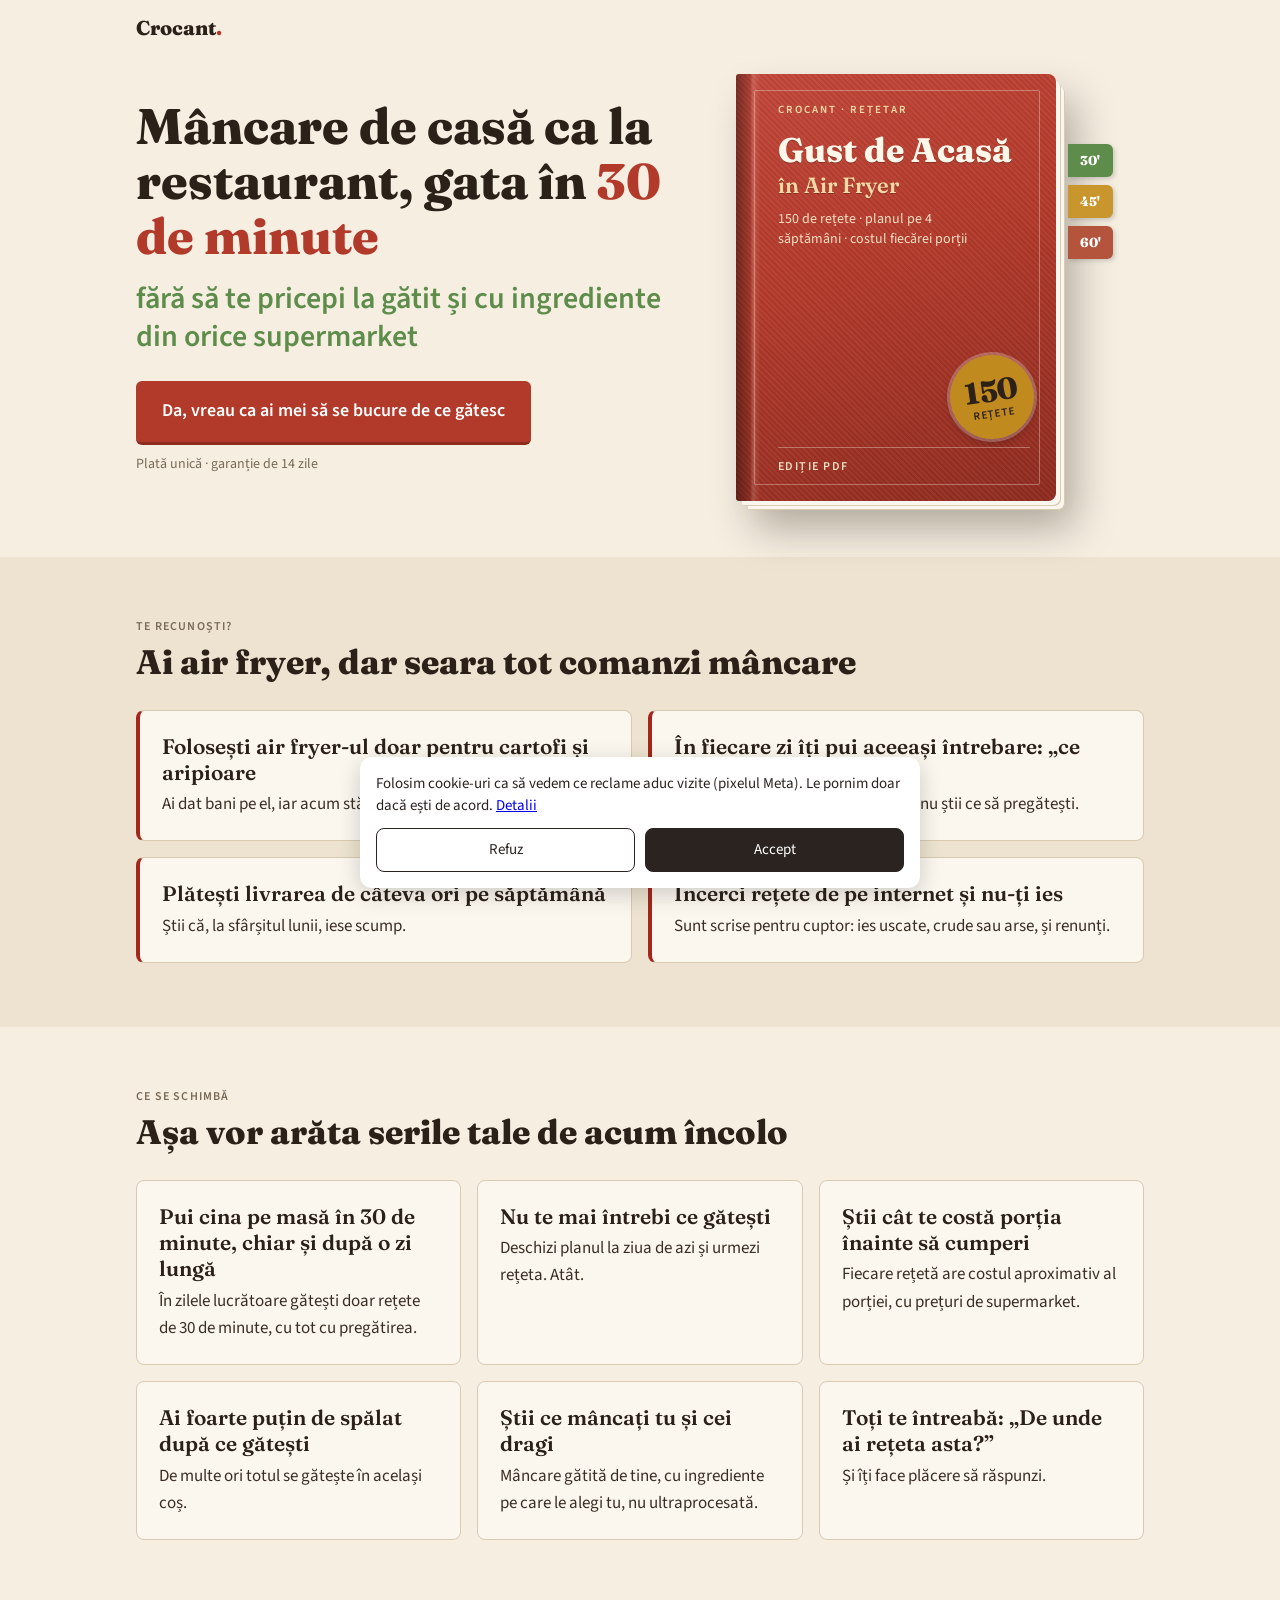
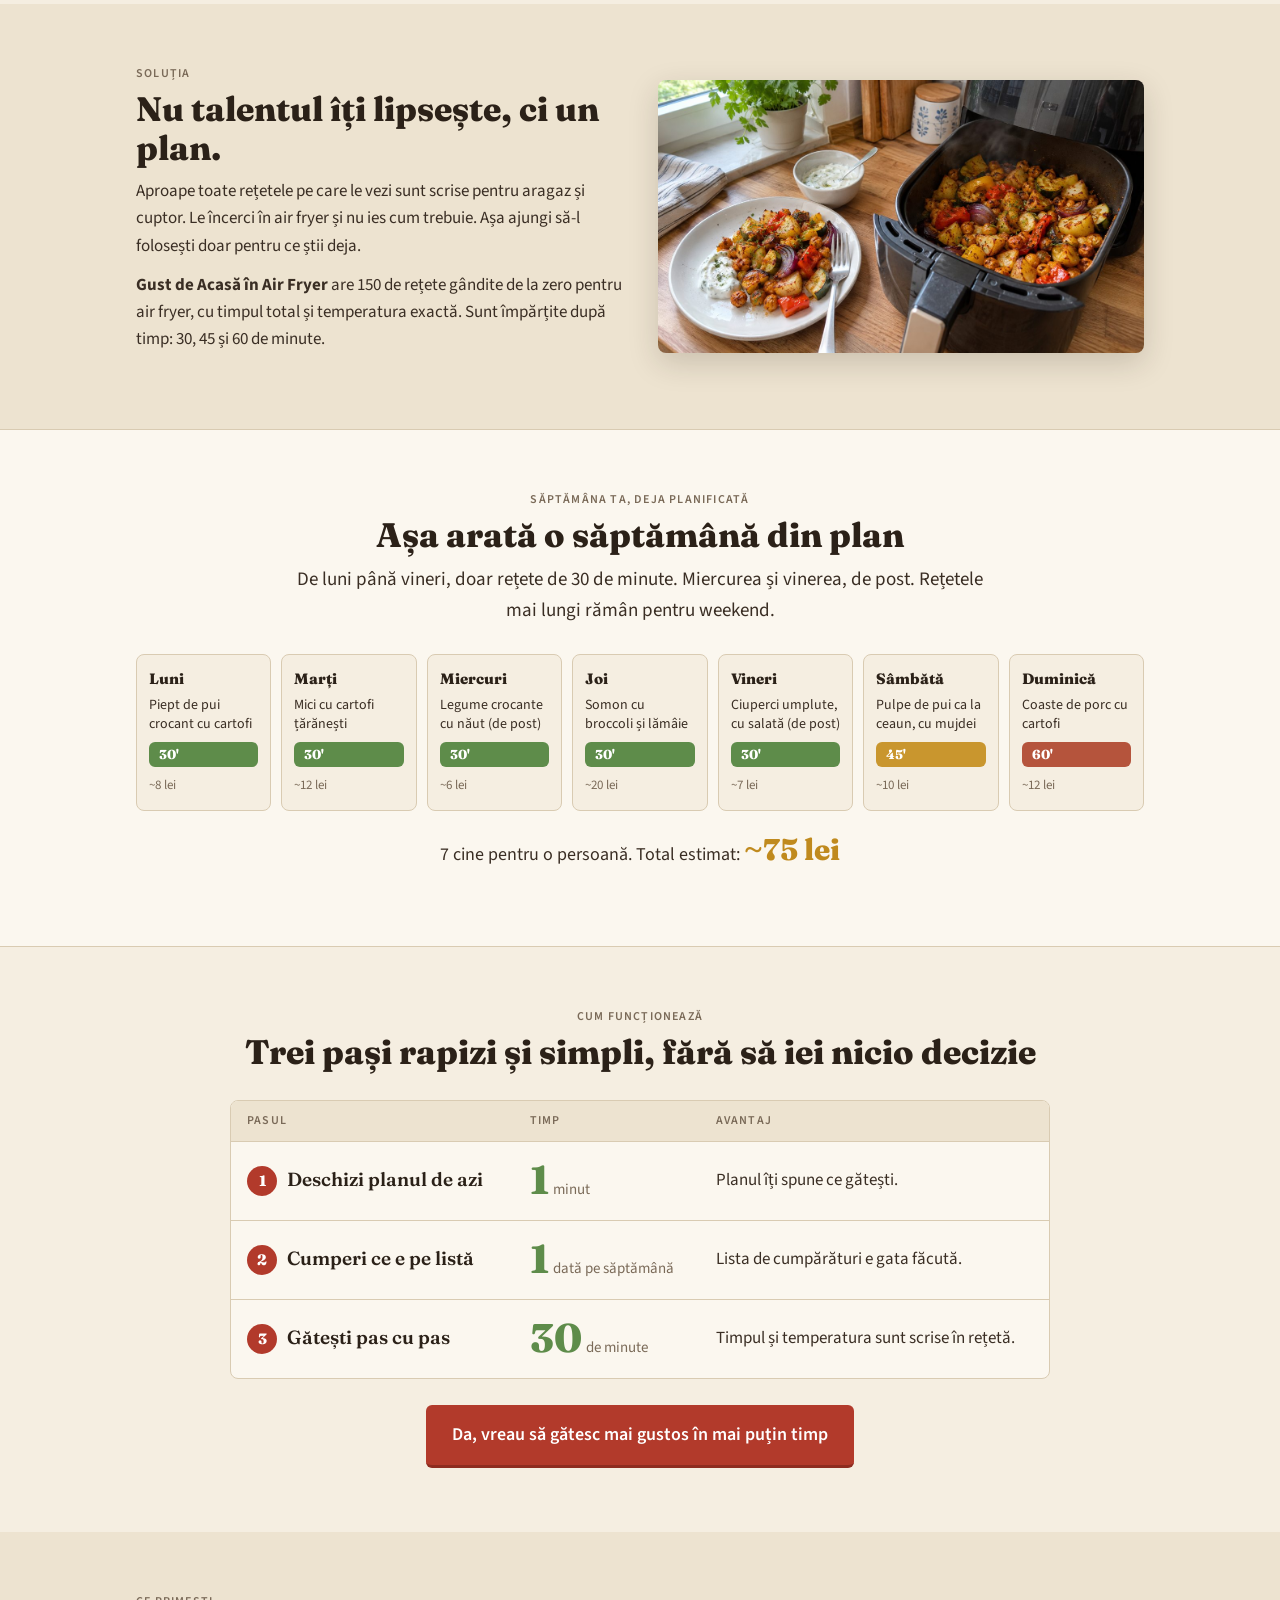
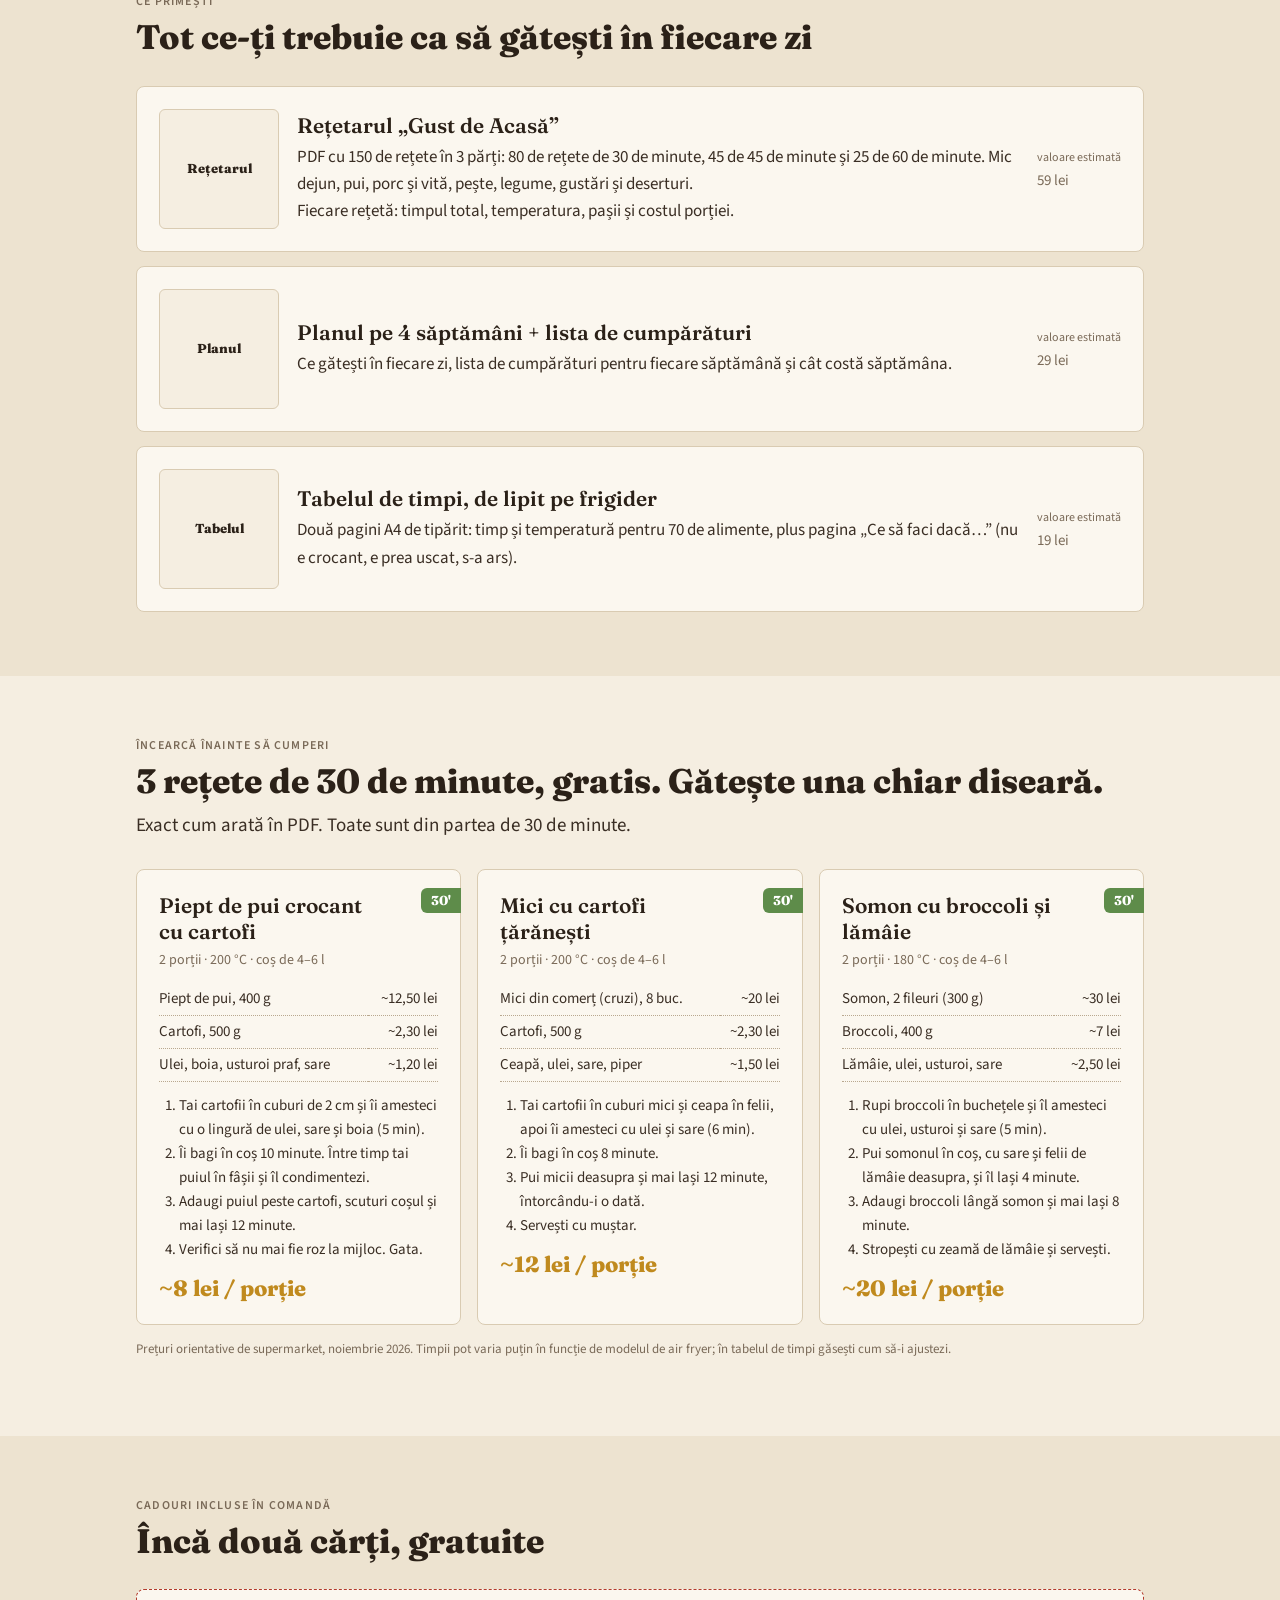
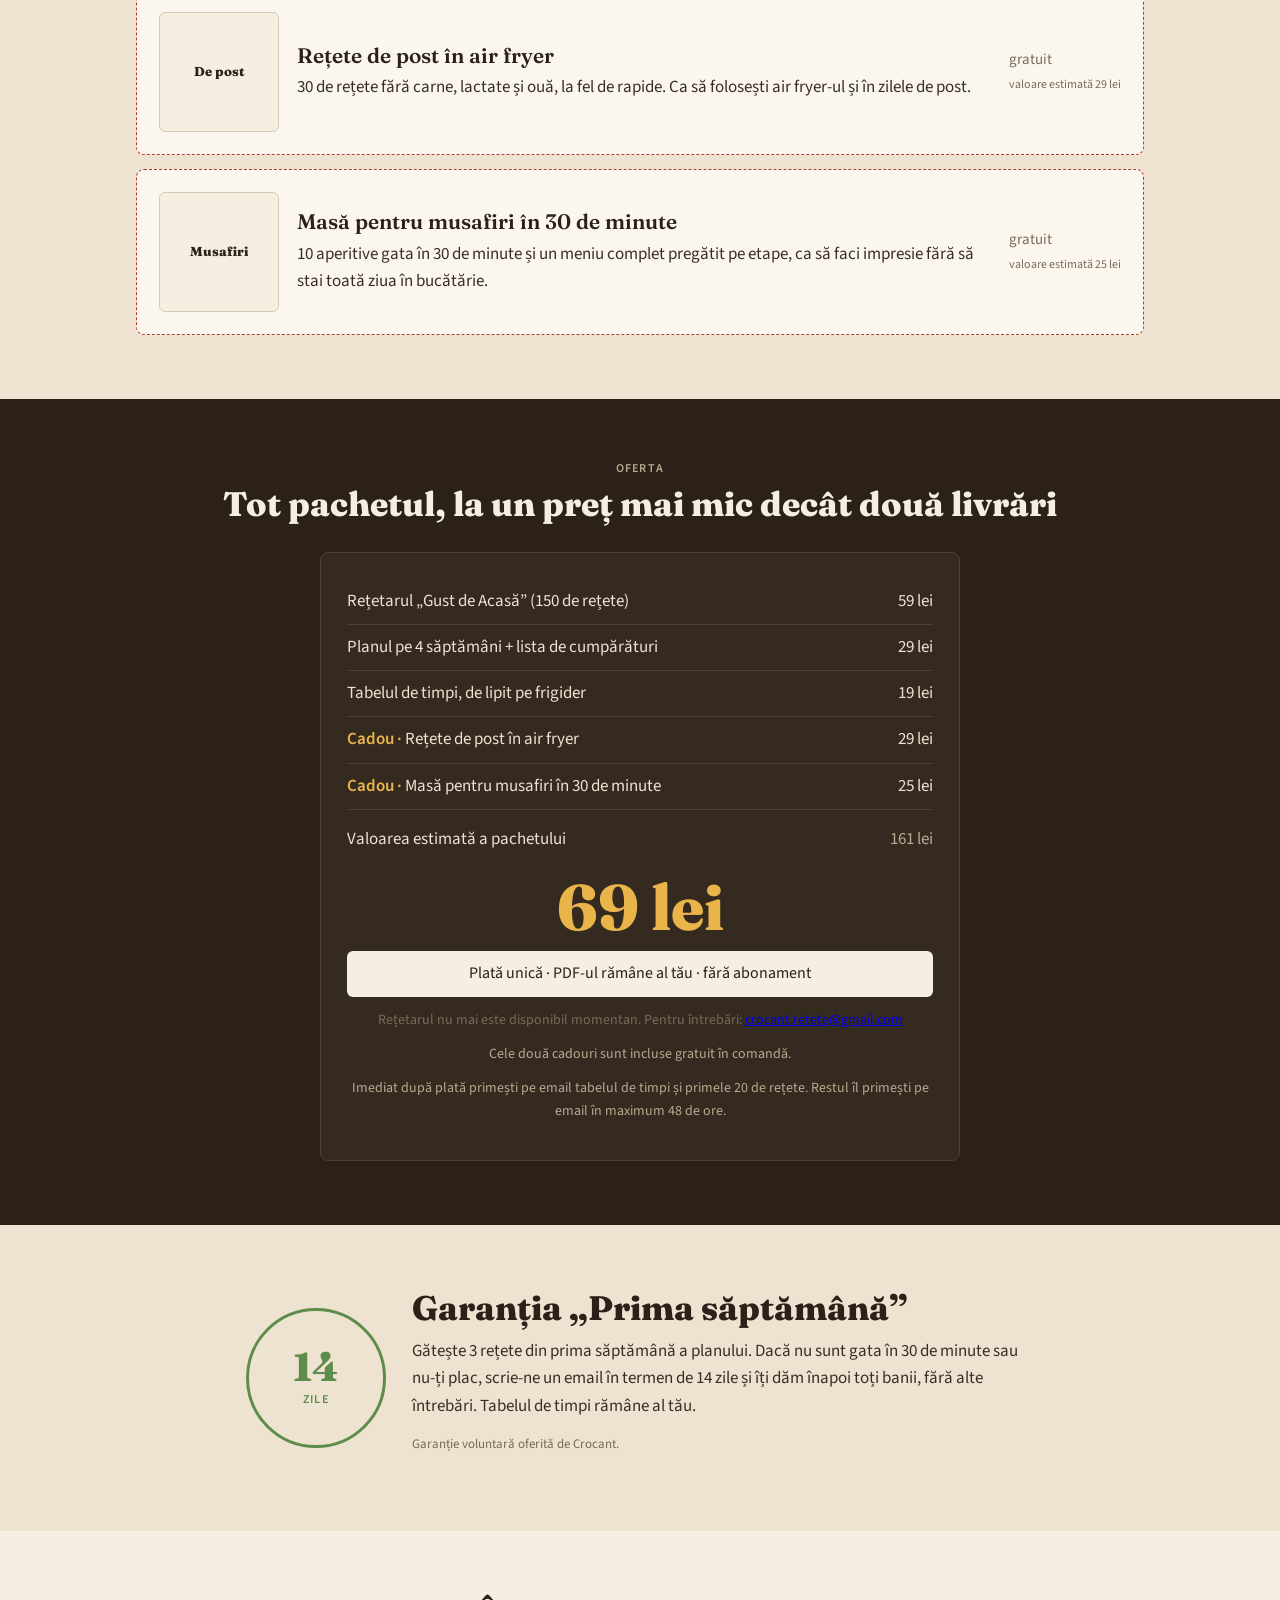
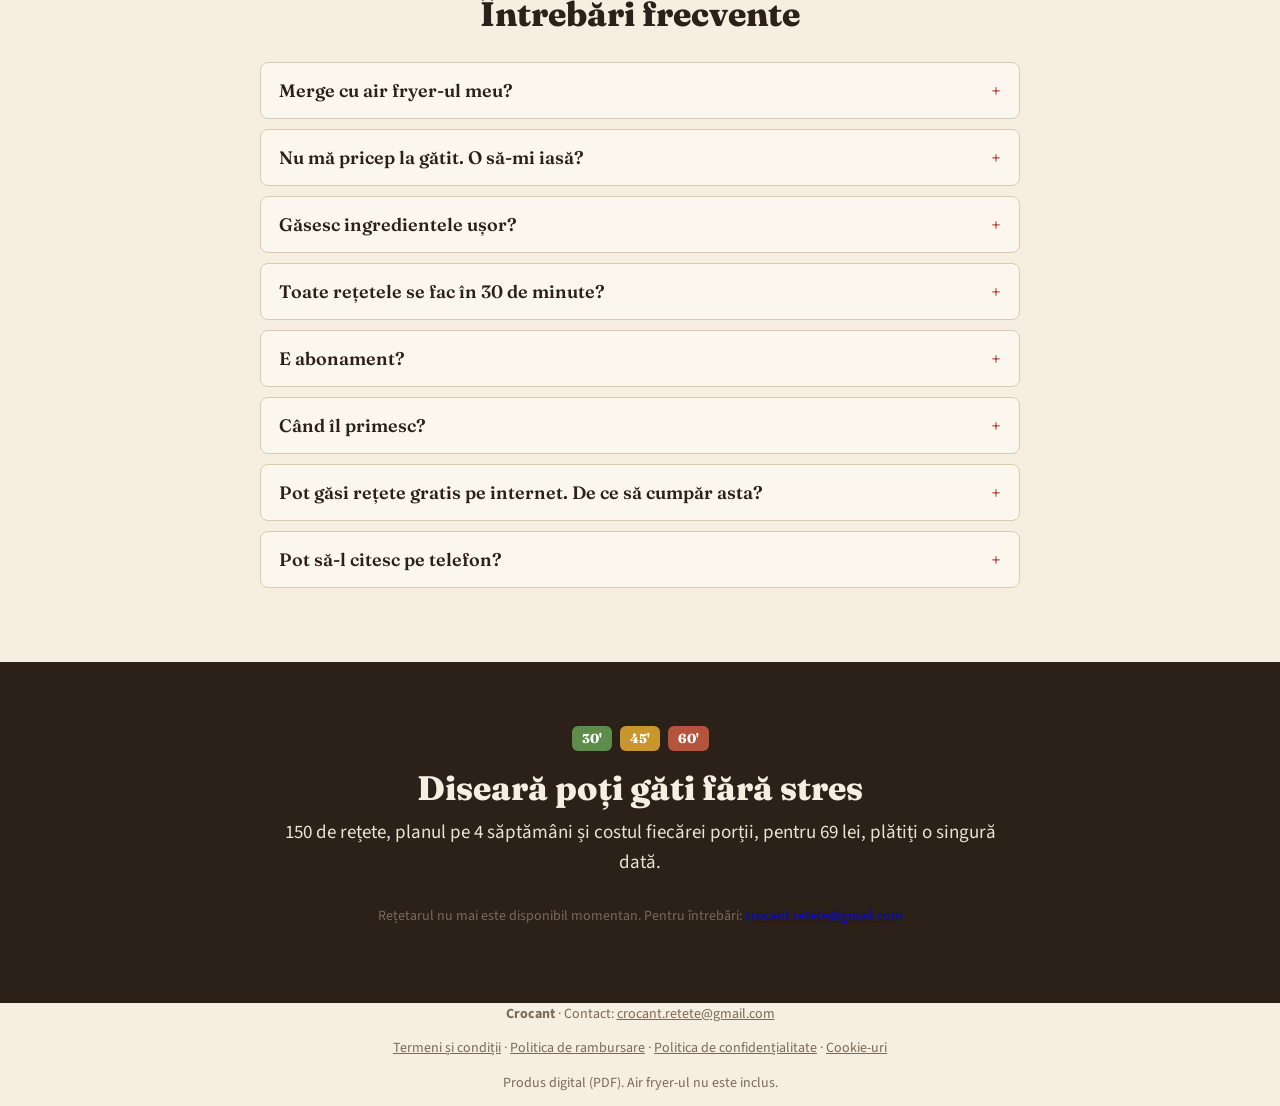
==== commit 58f38d3e: "Retetarul nu mai e de vanzare: fara buton de plata" ====
--- a/index.html
+++ b/index.html
@@ -2,6 +2,7 @@
 <html lang="ro">
 <head>
 <meta charset="utf-8">
+<meta name="facebook-domain-verification" content="fk3gz6xq993ukbs5oe9qcmksyukstx" />
 <meta name="viewport" content="width=device-width,initial-scale=1">
 <title>Gust de Acasă în Air Fryer — Crocant</title>
 <meta name="description" content="150 de rețete pentru air fryer, împărțite după timp (30, 45 și 60 de minute), cu planul pe 4 săptămâni și costul fiecărei porții.">
@@ -240,7 +241,7 @@
       <div class="anchor"><span>Valoarea estimată a pachetului</span><span class="est">161 lei</span></div>
       <div class="price"><div class="p" translate="no">69 lei</div></div>
       <span class="pill">Plată unică · PDF-ul rămâne al tău · fără abonament</span>
-      <a class="btn" href="https://crocant.impultienda.ar/checkout">Da, vreau să mănânc mai bine cu mai puțini bani</a>
+      <p class="micro" style="text-align:center">Rețetarul nu mai este disponibil momentan. Pentru întrebări: <a href="mailto:crocant.retete@gmail.com">crocant.retete@gmail.com</a></p>
       <p class="small">Cele două cadouri sunt incluse gratuit în comandă.</p>
       <p class="small">Imediat după plată primești pe email tabelul de timpi și primele 20 de rețete. Restul îl primești pe email în maximum 48 de ore.</p>
     </div>
@@ -282,7 +283,7 @@
     <div class="tabs-row" translate="no"><span class="tab t30">30'</span><span class="tab t45">45'</span><span class="tab t60">60'</span></div>
     <h2>Diseară poți găti fără stres</h2>
     <p class="lead" style="color:#EDE3D0">150 de rețete, planul pe 4 săptămâni și costul fiecărei porții, pentru 69 lei, plătiți o singură dată.</p>
-    <div class="btn-wrap"><a class="btn" href="https://crocant.impultienda.ar/checkout">Da, vreau să mă bucur din nou de cină</a><span class="micro" style="color:#B9A88F">Garanție de 14 zile</span></div>
+    <div class="btn-wrap"><p class="micro" style="text-align:center">Rețetarul nu mai este disponibil momentan. Pentru întrebări: <a href="mailto:crocant.retete@gmail.com">crocant.retete@gmail.com</a></p></div>
   </div>
 </section>
 
